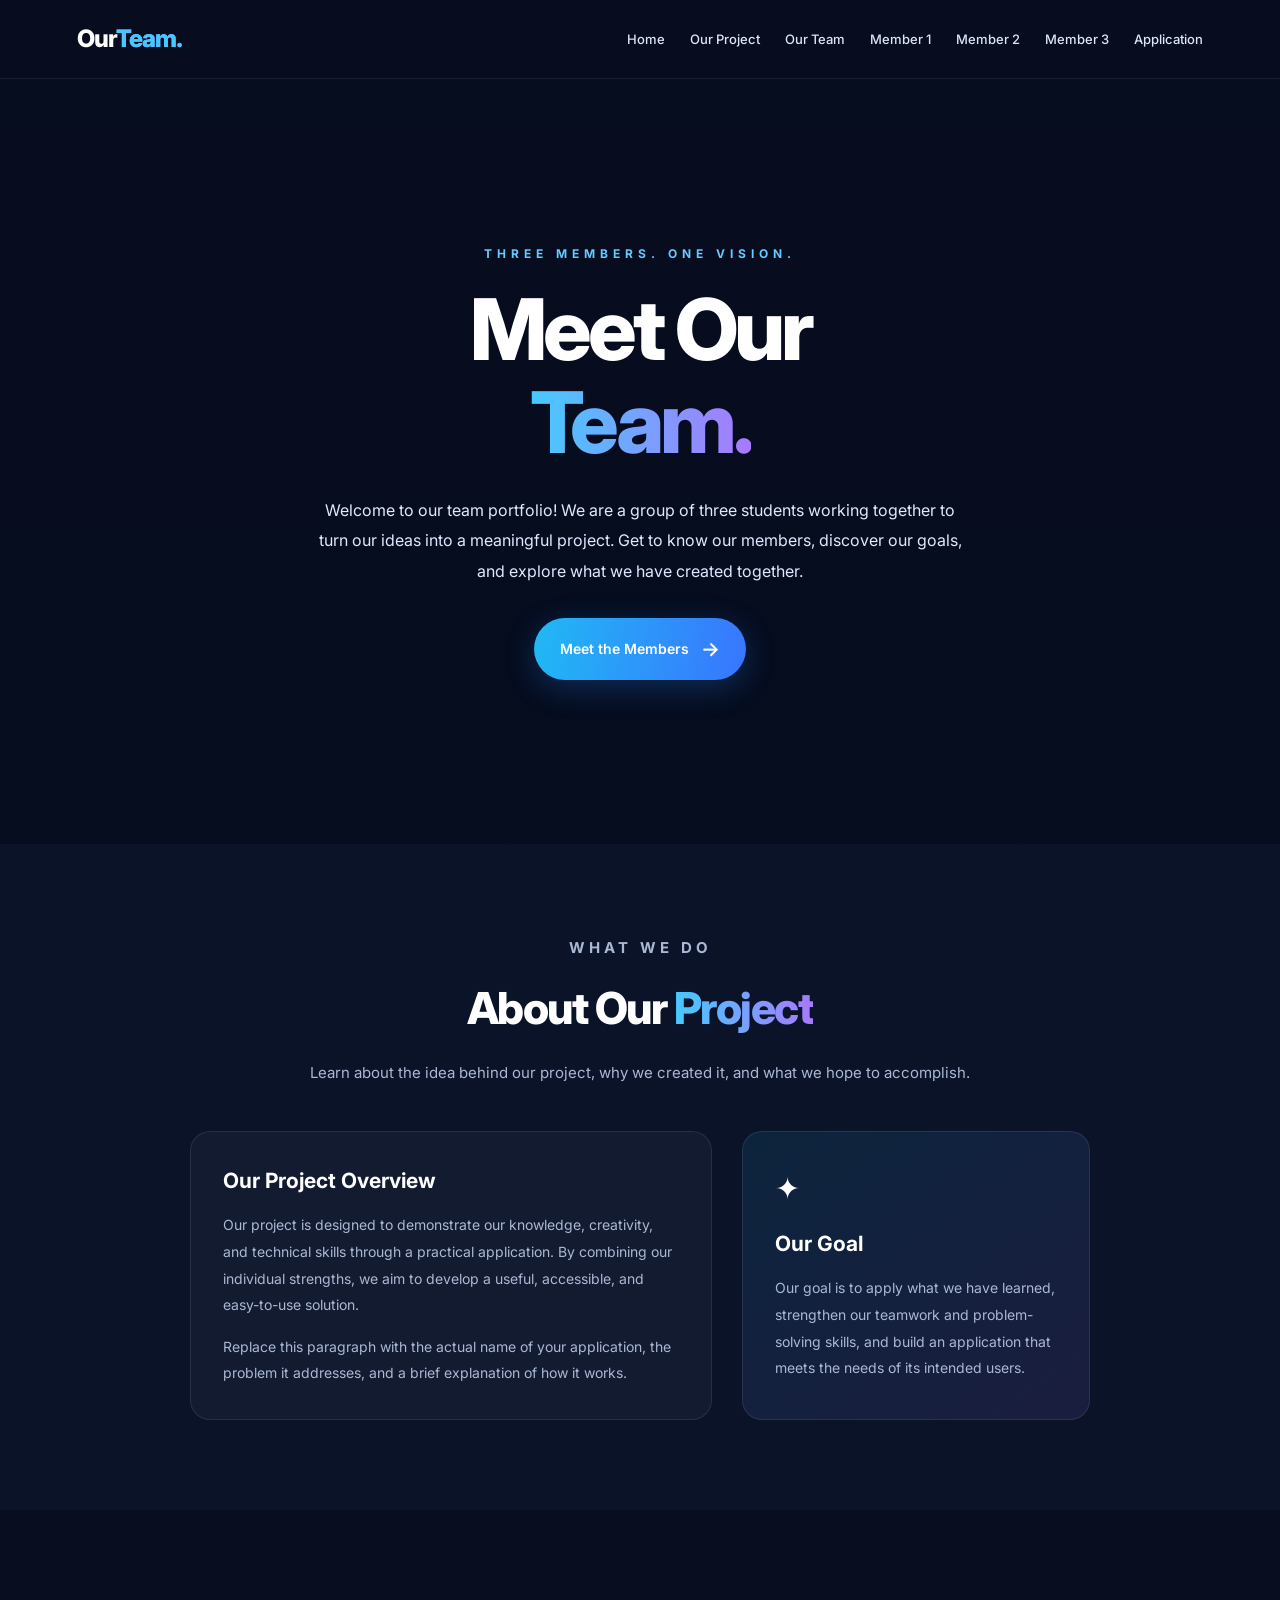
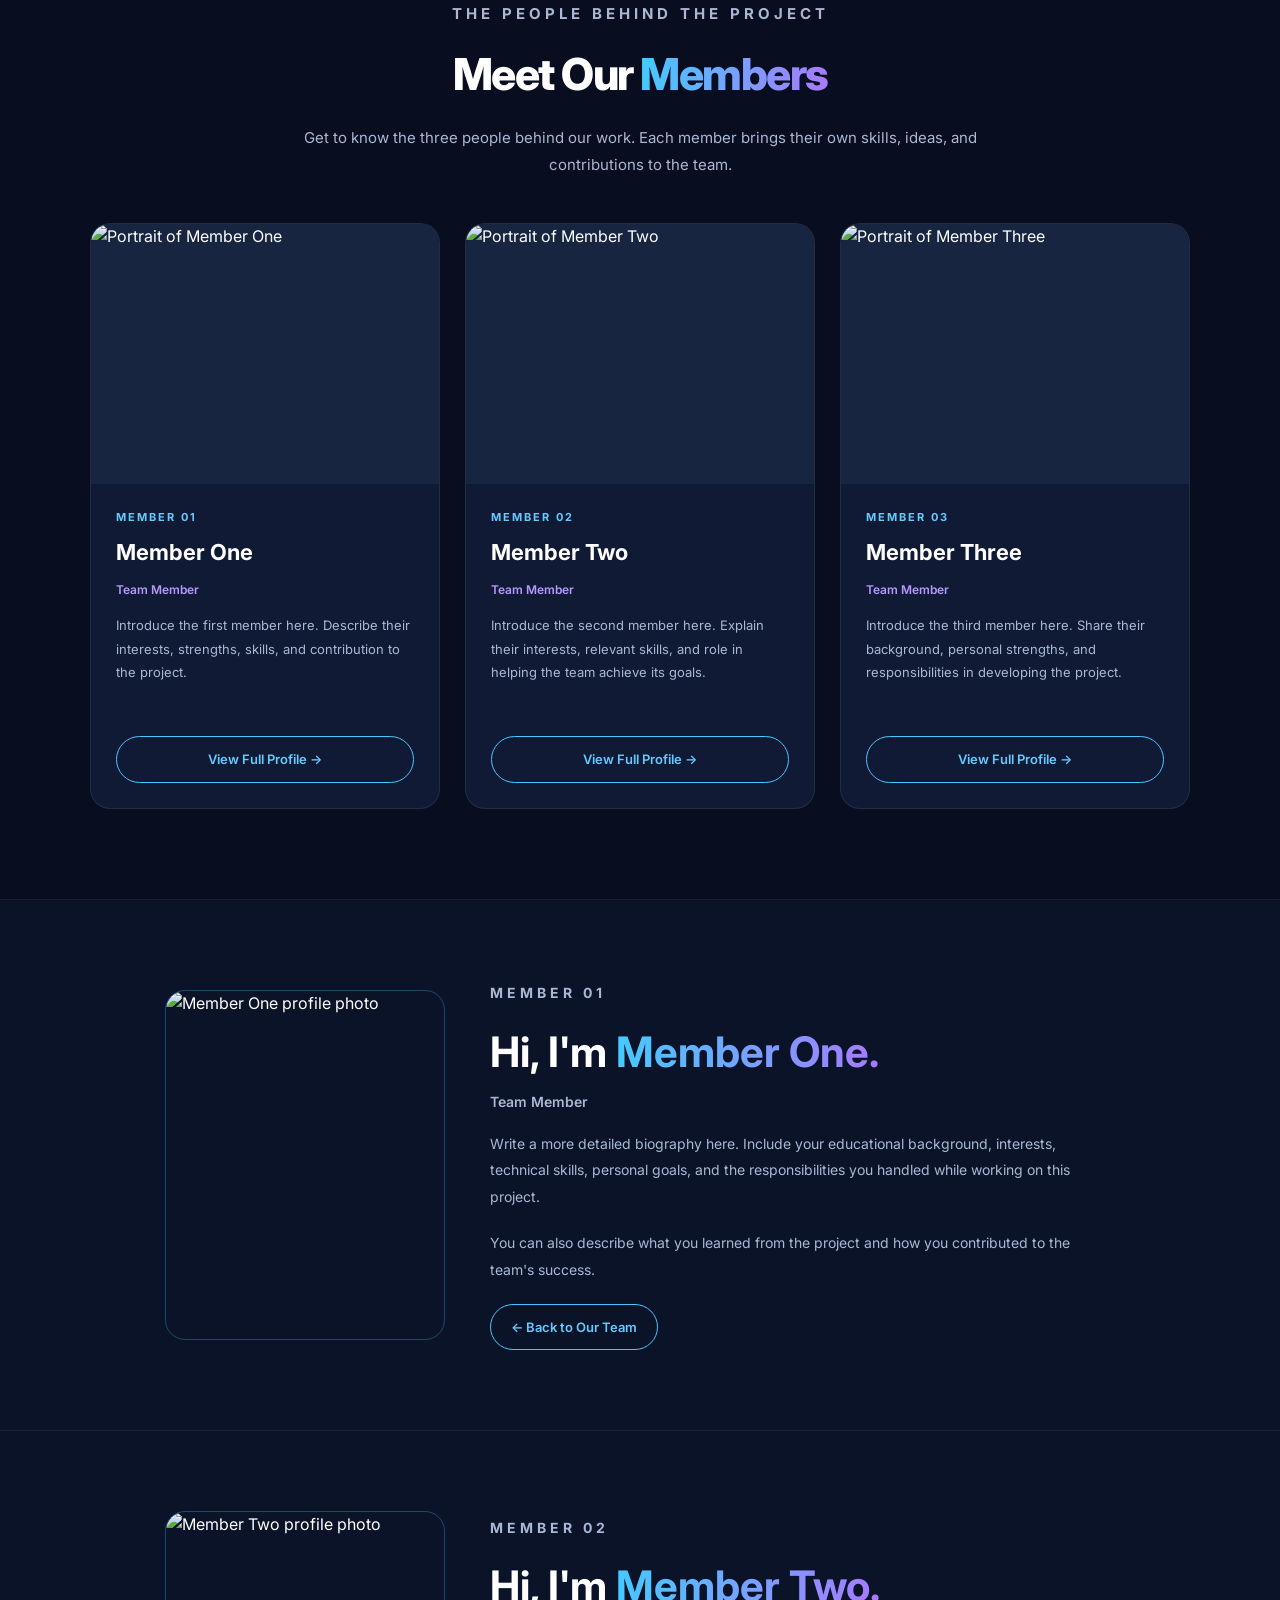
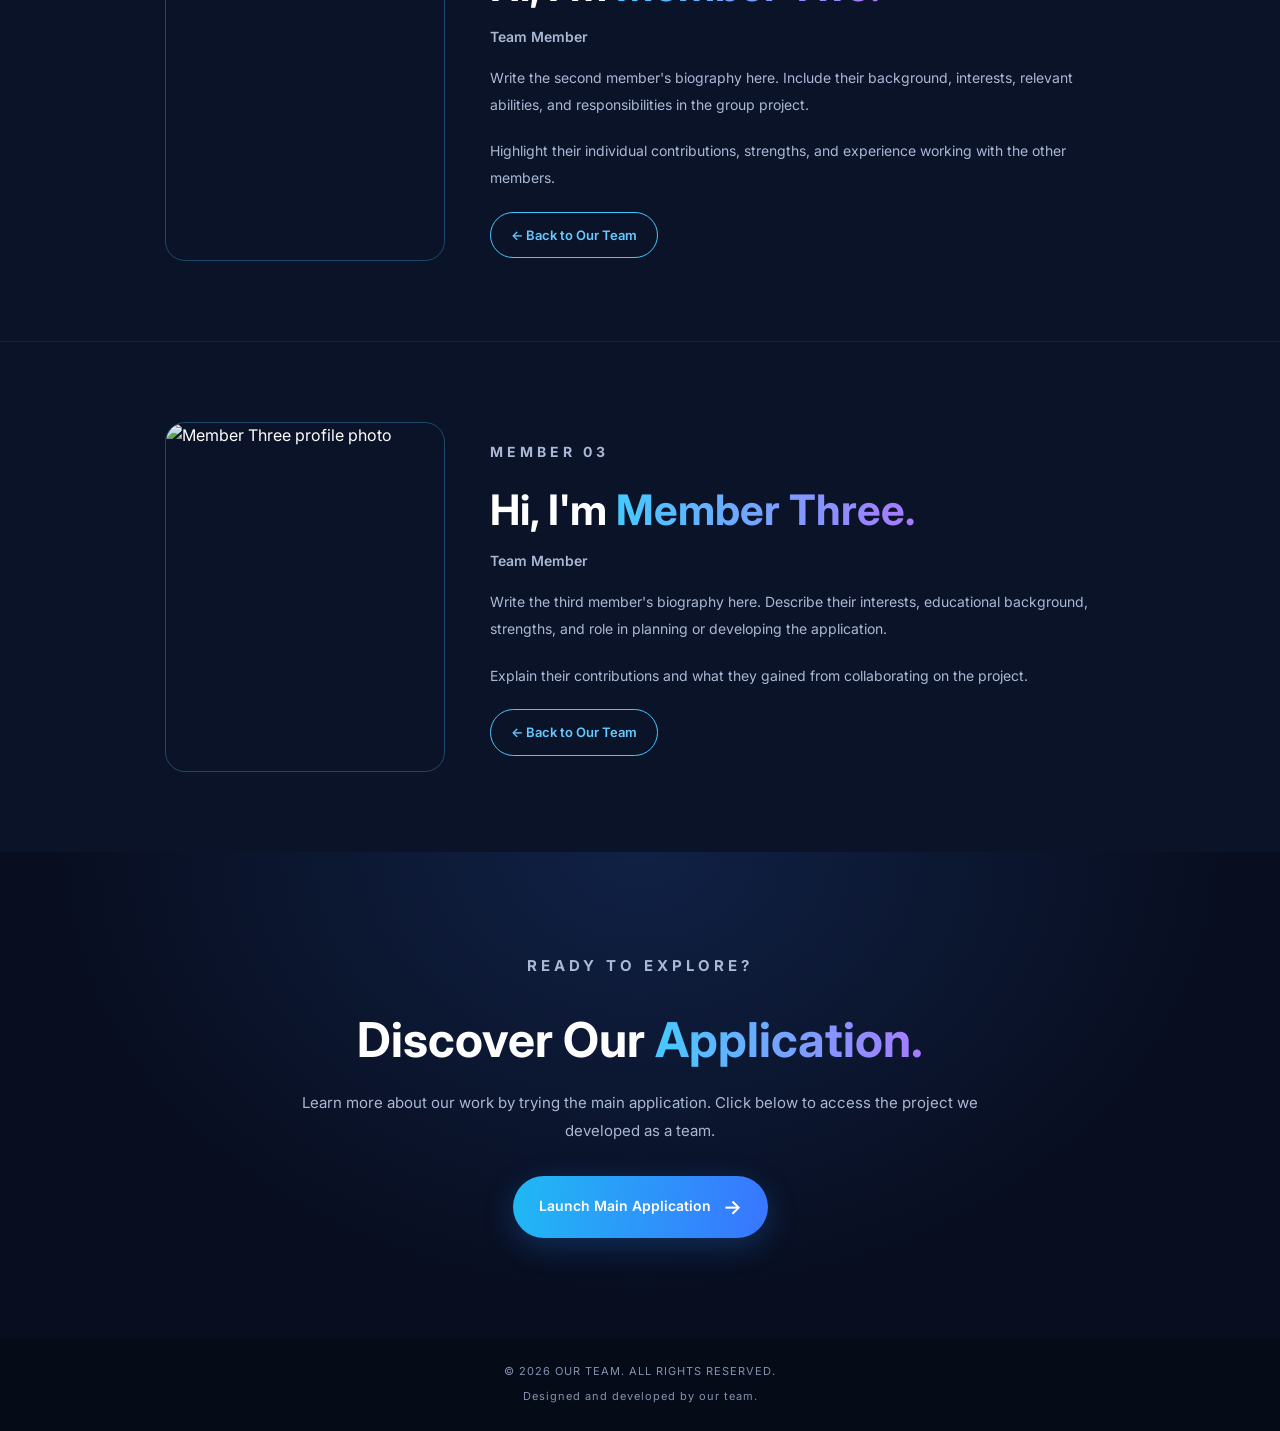
==== index.html @ 2cf52a0c "Renamed HTML page" ====
<!DOCTYPE html>
<html lang="en">
<head>
    <meta charset="UTF-8">
    <meta name="viewport" content="width=device-width, initial-scale=1.0">

    <title>Our Team | Portfolio</title>

    <link rel="preconnect" href="https://fonts.googleapis.com">
    <link href="https://fonts.googleapis.com/css2?family=Inter:wght@400;500;600;700;800&display=swap" rel="stylesheet">

    <style>
        * {
            margin: 0;
            padding: 0;
            box-sizing: border-box;
        }

        html {
            scroll-behavior: smooth;
            scroll-padding-top: 90px;
        }

        body {
            font-family: 'Inter', sans-serif;
            background: #080e20;
            color: white;
            min-height: 100vh;
            line-height: 1.6;
        }

        /* NAVIGATION */

        nav {
            width: 100%;
            padding: 20px 6%;
            display: flex;
            justify-content: space-between;
            align-items: center;
            gap: 20px;
            background: rgba(8, 14, 32, 0.95);
            border-bottom: 1px solid rgba(255, 255, 255, 0.08);
            position: sticky;
            top: 0;
            z-index: 100;
            backdrop-filter: blur(12px);
        }

        .logo {
            font-size: 24px;
            font-weight: 800;
            letter-spacing: -1px;
            white-space: nowrap;
        }

        .logo span {
            color: #48c6ff;
        }

        .nav-links {
            display: flex;
            flex-wrap: wrap;
            gap: 25px;
        }

        .nav-links a {
            color: #dce5fa;
            text-decoration: none;
            font-size: 13px;
            font-weight: 500;
            transition: color 0.3s;
        }

        .nav-links a:hover {
            color: #48c6ff;
        }

        /* HERO SECTION */

        .hero {
            min-height: 85vh;
            display: flex;
            align-items: center;
            justify-content: center;
            text-align: center;
            padding: 90px 24px;
            background:
                linear-gradient(
                    rgba(5, 12, 30, 0.55),
                    rgba(5, 12, 30, 0.82)
                ),
                url('https://images.unsplash.com/photo-1470770841072-f978cf4d019e?auto=format&fit=crop&w=2000&q=85')
                center / cover no-repeat;
        }

        .hero-content {
            max-width: 850px;
            animation: fadeIn 1s ease;
        }

        .tagline {
            color: #65caff;
            font-size: 12px;
            font-weight: 700;
            letter-spacing: 5px;
            margin-bottom: 20px;
        }

        h1 {
            font-size: clamp(45px, 8vw, 85px);
            font-weight: 800;
            letter-spacing: -4px;
            line-height: 1.1;
            margin-bottom: 25px;
        }

        h1 span,
        .gradient-text {
            background: linear-gradient(90deg, #45caff, #a879ff);
            -webkit-background-clip: text;
            background-clip: text;
            color: transparent;
        }

        .hero-description {
            max-width: 650px;
            margin: 0 auto 32px;
            color: #e0e8ff;
            font-size: 16px;
            line-height: 1.9;
        }

        .button {
            display: inline-flex;
            justify-content: center;
            align-items: center;
            gap: 12px;
            padding: 15px 26px;
            border-radius: 50px;
            background: linear-gradient(100deg, #20b9f4, #3975ff);
            color: white;
            text-decoration: none;
            font-size: 14px;
            font-weight: 600;
            box-shadow: 0 8px 30px rgba(39, 140, 255, 0.25);
            transition: transform 0.3s, box-shadow 0.3s;
        }

        .button:hover {
            transform: translateY(-4px);
            box-shadow: 0 12px 35px rgba(39, 140, 255, 0.4);
        }

        .button span {
            font-size: 20px;
        }

        .button-outline {
            display: inline-flex;
            justify-content: center;
            align-items: center;
            padding: 12px 20px;
            border: 1px solid #48c6ff;
            border-radius: 30px;
            color: #65caff;
            text-decoration: none;
            font-size: 13px;
            font-weight: 600;
            transition: background 0.3s, color 0.3s;
        }

        .button-outline:hover {
            background: #48c6ff;
            color: #080e20;
        }

        /* GENERAL SECTIONS */

        .section {
            padding: 90px 6%;
        }

        .section-heading {
            max-width: 700px;
            margin: 0 auto 45px;
            text-align: center;
        }

        .section-label {
            color: #65caff;
            font-size: 11px;
            font-weight: 700;
            letter-spacing: 4px;
            margin-bottom: 12px;
        }

        .section-heading h2 {
            font-size: clamp(30px, 5vw, 44px);
            font-weight: 800;
            letter-spacing: -1.5px;
            margin-bottom: 15px;
        }

        .section-heading p {
            color: #aab8d4;
            font-size: 15px;
            line-height: 1.8;
        }

        /* ABOUT THE PROJECT */

        .about {
            background: #0b1329;
        }

        .project-content {
            max-width: 900px;
            margin: auto;
            display: grid;
            grid-template-columns: 1.2fr 0.8fr;
            gap: 30px;
            align-items: stretch;
        }

        .project-description,
        .goal-card {
            padding: 32px;
            border: 1px solid rgba(255, 255, 255, 0.09);
            border-radius: 20px;
            background: rgba(255, 255, 255, 0.035);
        }

        .project-description h3,
        .goal-card h3 {
            font-size: 21px;
            margin-bottom: 15px;
        }

        .project-description p,
        .goal-card p {
            color: #aab8d4;
            font-size: 14px;
            line-height: 1.9;
        }

        .goal-card {
            background: linear-gradient(
                145deg,
                rgba(32, 185, 244, 0.1),
                rgba(168, 121, 255, 0.1)
            );
        }

        .goal-icon {
            font-size: 30px;
            margin-bottom: 15px;
        }

        /* TEAM MEMBERS */

        .team-grid {
            max-width: 1100px;
            margin: auto;
            display: grid;
            grid-template-columns: repeat(3, minmax(0, 1fr));
            gap: 25px;
        }

        .member-card {
            background: #101a34;
            border: 1px solid rgba(255, 255, 255, 0.08);
            border-radius: 20px;
            overflow: hidden;
            transition: transform 0.3s, border-color 0.3s;
        }

        .member-card:hover {
            transform: translateY(-7px);
            border-color: rgba(72, 198, 255, 0.6);
        }

        .member-photo {
            width: 100%;
            height: 260px;
            display: block;
            object-fit: cover;
            background: #172541;
        }

        .member-info {
            padding: 25px;
        }

        .member-number {
            color: #65caff;
            font-size: 11px;
            font-weight: 700;
            letter-spacing: 2px;
            margin-bottom: 8px;
        }

        .member-info h3 {
            font-size: 22px;
            margin-bottom: 10px;
        }

        .member-role {
            color: #b49aff;
            font-size: 12px;
            font-weight: 600;
            margin-bottom: 15px;
        }

        .member-bio {
            min-height: 100px;
            color: #aab8d4;
            font-size: 13px;
            line-height: 1.8;
            margin-bottom: 22px;
        }

        .member-info .button-outline {
            width: 100%;
        }

        /* INDIVIDUAL PROFILE SECTIONS */

        .profile-section {
            padding: 80px 6%;
            background: #0b1329;
            border-top: 1px solid rgba(255, 255, 255, 0.06);
        }

        .profile-content {
            max-width: 950px;
            margin: auto;
            display: grid;
            grid-template-columns: 280px 1fr;
            gap: 45px;
            align-items: center;
        }

        .profile-photo {
            width: 100%;
            aspect-ratio: 4 / 5;
            object-fit: cover;
            border-radius: 20px;
            border: 1px solid rgba(72, 198, 255, 0.3);
        }

        .profile-details h2 {
            font-size: clamp(30px, 5vw, 42px);
            line-height: 1.2;
            margin-bottom: 12px;
        }

        .profile-details p {
            color: #aab8d4;
            font-size: 14px;
            line-height: 1.9;
            margin-bottom: 20px;
        }

        .profile-details .member-role {
            margin-bottom: 15px;
        }

        /* MAIN APPLICATION */

        .application {
            text-align: center;
            padding: 100px 24px;
            background:
                radial-gradient(
                    ellipse at top,
                    rgba(45, 101, 200, 0.22),
                    transparent 65%
                ),
                #080e20;
        }

        .application-content {
            max-width: 700px;
            margin: auto;
        }

        .application h2 {
            font-size: clamp(32px, 6vw, 48px);
            line-height: 1.2;
            margin-bottom: 20px;
        }

        .application p {
            color: #aab8d4;
            font-size: 15px;
            line-height: 1.9;
            margin-bottom: 30px;
        }

        /* FOOTER */

        footer {
            padding: 25px;
            text-align: center;
            background: #060b18;
            color: #8492af;
            font-size: 11px;
            letter-spacing: 1px;
        }

        /* ANIMATION */

        @keyframes fadeIn {
            from {
                opacity: 0;
                transform: translateY(20px);
            }

            to {
                opacity: 1;
                transform: translateY(0);
            }
        }

        /* RESPONSIVE DESIGN */

        @media (max-width: 850px) {
            nav {
                padding: 18px 5%;
                align-items: flex-start;
            }

            .nav-links {
                justify-content: flex-end;
                gap: 12px 18px;
            }

            .project-content {
                grid-template-columns: 1fr;
            }

            .team-grid {
                grid-template-columns: repeat(2, minmax(0, 1fr));
            }

            .profile-content {
                grid-template-columns: 220px 1fr;
                gap: 28px;
            }
        }

        @media (max-width: 600px) {
            nav {
                flex-direction: column;
                align-items: center;
                gap: 14px;
                padding: 16px;
            }

            .logo {
                font-size: 22px;
            }

            .nav-links {
                width: 100%;
                justify-content: center;
                gap: 10px 18px;
            }

            .nav-links a {
                font-size: 12px;
            }

            .hero {
                min-height: 78vh;
                padding: 65px 22px;
            }

            h1 {
                font-size: clamp(43px, 12vw, 65px);
                letter-spacing: -2.5px;
            }

            .tagline {
                font-size: 10px;
                letter-spacing: 3px;
            }

            .hero-description {
                font-size: 14px;
            }

            .section {
                padding: 65px 20px;
            }

            .section-heading {
                margin-bottom: 30px;
            }

            .team-grid {
                grid-template-columns: 1fr;
                max-width: 380px;
            }

            .member-photo {
                height: 300px;
            }

            .member-bio {
                min-height: 0;
            }

            .profile-section {
                padding: 60px 22px;
            }

            .profile-content {
                grid-template-columns: 1fr;
                gap: 25px;
                max-width: 420px;
            }

            .profile-photo {
                max-width: 260px;
                aspect-ratio: 4 / 4;
                margin: auto;
            }

            .profile-details {
                text-align: center;
            }

            .project-description,
            .goal-card {
                padding: 25px;
            }

            .application {
                padding: 75px 22px;
            }
        }
    </style>
</head>

<body>

    <!-- NAVIGATION -->
    <nav>
        <a href="#home" class="logo" style="text-decoration: none; color: white;">
            Our<span class="gradient-text">Team.</span>
        </a>

        <div class="nav-links">
            <a href="#home">Home</a>
            <a href="#about">Our Project</a>
            <a href="#team">Our Team</a>
            <a href="#member1">Member 1</a>
            <a href="#member2">Member 2</a>
            <a href="#member3">Member 3</a>
            <a href="#application">Application</a>
        </div>
    </nav>

    <!-- HOME / HERO -->
    <header class="hero" id="home">
        <div class="hero-content">
            <p class="tagline">THREE MEMBERS. ONE VISION.</p>

            <h1>Meet Our<br><span>Team.</span></h1>

            <p class="hero-description">
                Welcome to our team portfolio! We are a group of three
                students working together to turn our ideas into a meaningful
                project. Get to know our members, discover our goals, and
                explore what we have created together.
            </p>

            <a href="#team" class="button">
                Meet the Members <span>→</span>
            </a>
        </div>
    </header>

    <!-- ABOUT THE PROJECT -->
    <section class="section about" id="about">
        <div class="section-heading">
            <p class="section-label">WHAT WE DO</p>

            <h2>About Our <span class="gradient-text">Project</span></h2>

            <p>
                Learn about the idea behind our project, why we created it,
                and what we hope to accomplish.
            </p>
        </div>

        <div class="project-content">
            <div class="project-description">
                <h3>Our Project Overview</h3>

                <p>
                    Our project is designed to demonstrate our knowledge,
                    creativity, and technical skills through a practical
                    application. By combining our individual strengths,
                    we aim to develop a useful, accessible, and easy-to-use
                    solution.
                </p>

                <p style="margin-top: 15px;">
                    Replace this paragraph with the actual name of your
                    application, the problem it addresses, and a brief
                    explanation of how it works.
                </p>
            </div>

            <div class="goal-card">
                <div class="goal-icon">✦</div>

                <h3>Our Goal</h3>

                <p>
                    Our goal is to apply what we have learned, strengthen
                    our teamwork and problem-solving skills, and build an
                    application that meets the needs of its intended users.
                </p>
            </div>
        </div>
    </section>

    <!-- TEAM OVERVIEW -->
    <section class="section" id="team">
        <div class="section-heading">
            <p class="section-label">THE PEOPLE BEHIND THE PROJECT</p>

            <h2>Meet Our <span class="gradient-text">Members</span></h2>

            <p>
                Get to know the three people behind our work. Each member
                brings their own skills, ideas, and contributions to the team.
            </p>
        </div>

        <div class="team-grid">

            <!-- MEMBER 1 -->
            <article class="member-card">
                <img
                    class="member-photo"
                    src="https://images.unsplash.com/photo-1500648767791-00dcc994a43e?auto=format&fit=crop&w=700&q=85"
                    alt="Portrait of Member One"
                    loading="lazy"
                >

                <div class="member-info">
                    <p class="member-number">MEMBER 01</p>
                    <h3>Member One</h3>
                    <p class="member-role">Team Member</p>

                    <p class="member-bio">
                        Introduce the first member here. Describe their
                        interests, strengths, skills, and contribution
                        to the project.
                    </p>

                    <a href="#member1" class="button-outline">
                        View Full Profile →
                    </a>
                </div>
            </article>

            <!-- MEMBER 2 -->
            <article class="member-card">
                <img
                    class="member-photo"
                    src="https://images.unsplash.com/photo-1534528741775-53994a69daeb?auto=format&fit=crop&w=700&q=85"
                    alt="Portrait of Member Two"
                    loading="lazy"
                >

                <div class="member-info">
                    <p class="member-number">MEMBER 02</p>
                    <h3>Member Two</h3>
                    <p class="member-role">Team Member</p>

                    <p class="member-bio">
                        Introduce the second member here. Explain their
                        interests, relevant skills, and role in helping
                        the team achieve its goals.
                    </p>

                    <a href="#member2" class="button-outline">
                        View Full Profile →
                    </a>
                </div>
            </article>

            <!-- MEMBER 3 -->
            <article class="member-card">
                <img
                    class="member-photo"
                    src="https://images.unsplash.com/photo-1506794778202-cad84cf45f1d?auto=format&fit=crop&w=700&q=85"
                    alt="Portrait of Member Three"
                    loading="lazy"
                >

                <div class="member-info">
                    <p class="member-number">MEMBER 03</p>
                    <h3>Member Three</h3>
                    <p class="member-role">Team Member</p>

                    <p class="member-bio">
                        Introduce the third member here. Share their
                        background, personal strengths, and responsibilities
                        in developing the project.
                    </p>

                    <a href="#member3" class="button-outline">
                        View Full Profile →
                    </a>
                </div>
            </article>

        </div>
    </section>

    <!-- MEMBER 1 FULL PROFILE -->
    <section class="profile-section" id="member1">
        <div class="profile-content">
            <img
                class="profile-photo"
                src="https://images.unsplash.com/photo-1500648767791-00dcc994a43e?auto=format&fit=crop&w=700&q=85"
                alt="Member One profile photo"
                loading="lazy"
            >

            <div class="profile-details">
                <p class="section-label">MEMBER 01</p>

                <h2>Hi, I'm <span class="gradient-text">Member One.</span></h2>

                <p class="member-role">Team Member</p>

                <p>
                    Write a more detailed biography here. Include your
                    educational background, interests, technical skills,
                    personal goals, and the responsibilities you handled
                    while working on this project.
                </p>

                <p>
                    You can also describe what you learned from the project
                    and how you contributed to the team's success.
                </p>

                <a href="#team" class="button-outline">
                    ← Back to Our Team
                </a>
            </div>
        </div>
    </section>

    <!-- MEMBER 2 FULL PROFILE -->
    <section class="profile-section" id="member2">
        <div class="profile-content">
            <img
                class="profile-photo"
                src="https://images.unsplash.com/photo-1534528741775-53994a69daeb?auto=format&fit=crop&w=700&q=85"
                alt="Member Two profile photo"
                loading="lazy"
            >

            <div class="profile-details">
                <p class="section-label">MEMBER 02</p>

                <h2>Hi, I'm <span class="gradient-text">Member Two.</span></h2>

                <p class="member-role">Team Member</p>

                <p>
                    Write the second member's biography here. Include
                    their background, interests, relevant abilities,
                    and responsibilities in the group project.
                </p>

                <p>
                    Highlight their individual contributions, strengths,
                    and experience working with the other members.
                </p>

                <a href="#team" class="button-outline">
                    ← Back to Our Team
                </a>
            </div>
        </div>
    </section>

    <!-- MEMBER 3 FULL PROFILE -->
    <section class="profile-section" id="member3">
        <div class="profile-content">
            <img
                class="profile-photo"
                src="https://images.unsplash.com/photo-1506794778202-cad84cf45f1d?auto=format&fit=crop&w=700&q=85"
                alt="Member Three profile photo"
                loading="lazy"
            >

            <div class="profile-details">
                <p class="section-label">MEMBER 03</p>

                <h2>Hi, I'm <span class="gradient-text">Member Three.</span></h2>

                <p class="member-role">Team Member</p>

                <p>
                    Write the third member's biography here. Describe their
                    interests, educational background, strengths, and role
                    in planning or developing the application.
                </p>

                <p>
                    Explain their contributions and what they gained
                    from collaborating on the project.
                </p>

                <a href="#team" class="button-outline">
                    ← Back to Our Team
                </a>
            </div>
        </div>
    </section>

    <!-- MAIN JAVASCRIPT APPLICATION -->
    <section class="application" id="application">
        <div class="application-content">
            <p class="section-label">READY TO EXPLORE?</p>

            <h2>Discover Our <span class="gradient-text">Application.</span></h2>

            <p>
                Learn more about our work by trying the main application.
                Click below to access the project we developed as a team.
            </p>

            <!-- Change app.html to your actual application filename -->
            <a href="app.html" class="button">
                Launch Main Application <span>→</span>
            </a>
        </div>
    </section>

    <!-- FOOTER -->
    <footer>
        <p>© 2026 OUR TEAM. ALL RIGHTS RESERVED.</p>
        <p style="margin-top: 8px;">
            Designed and developed by our team.
        </p>
    </footer>

</body>
</html>
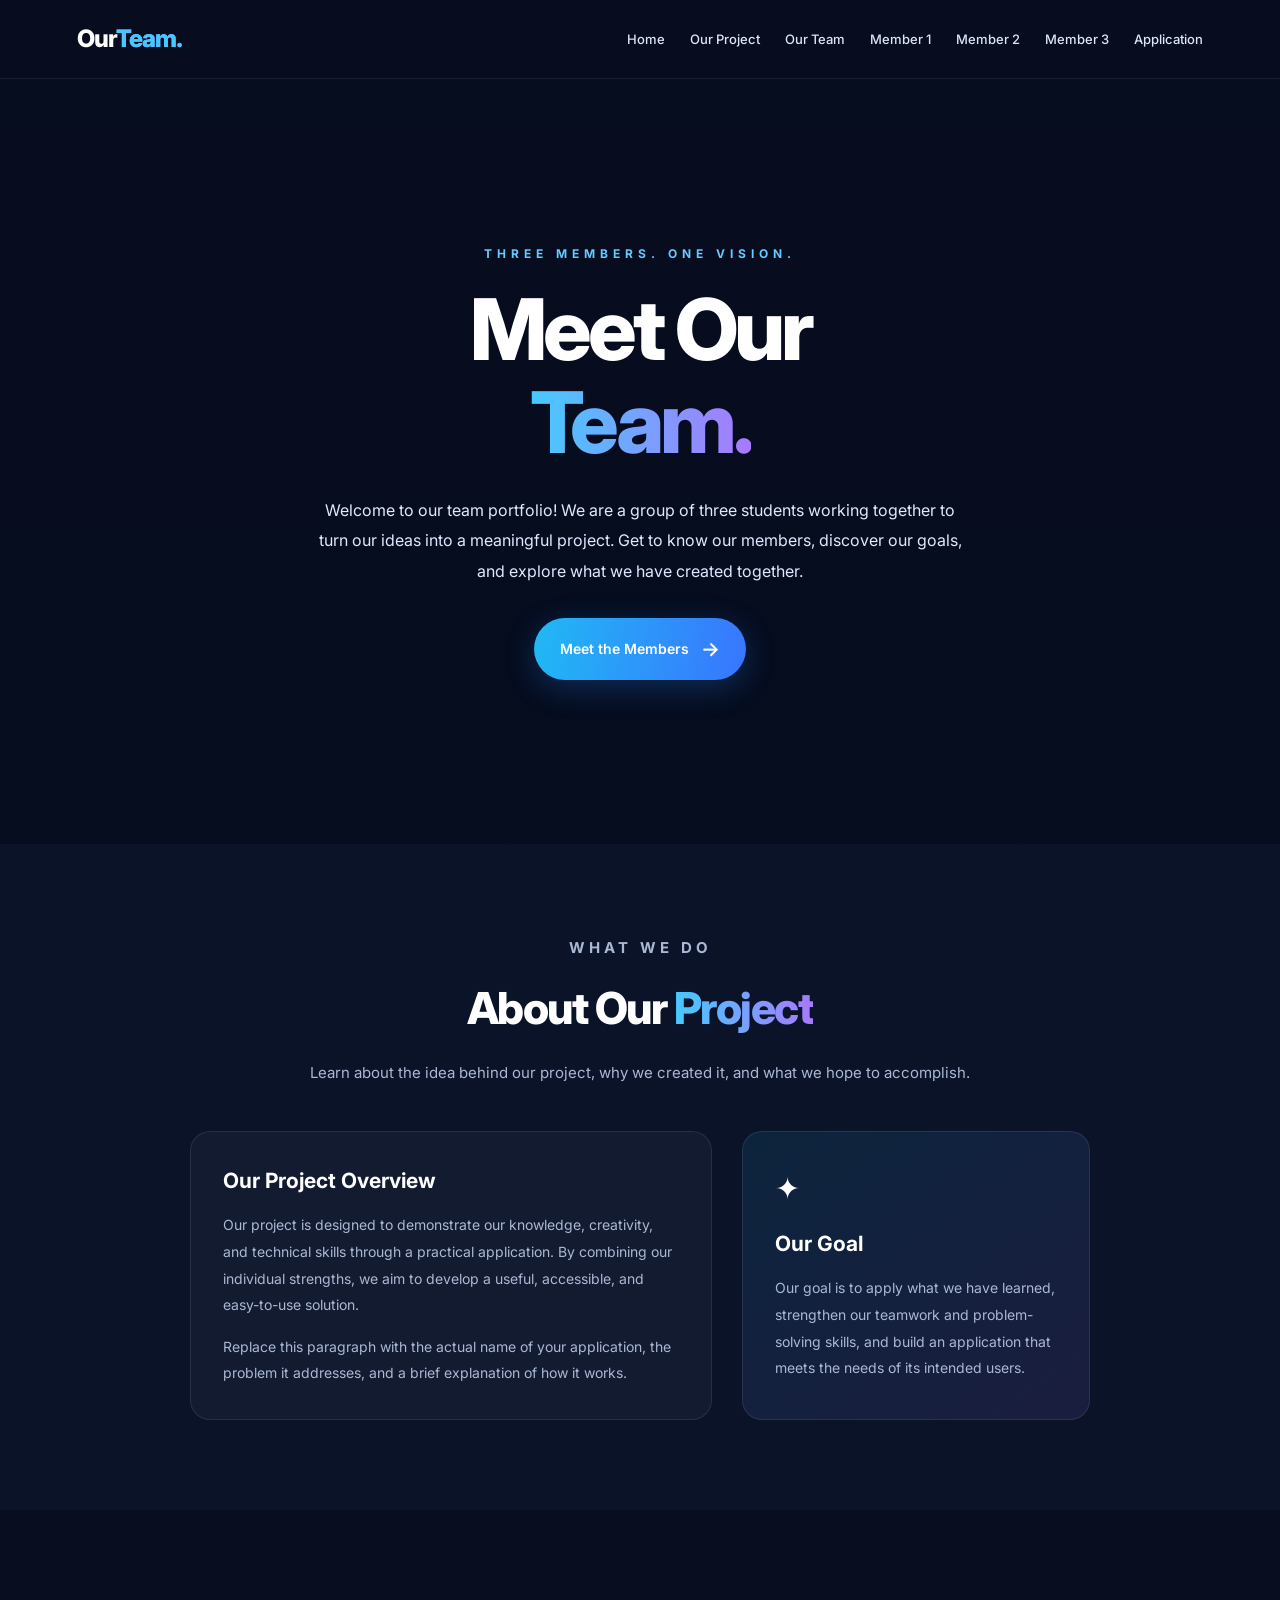
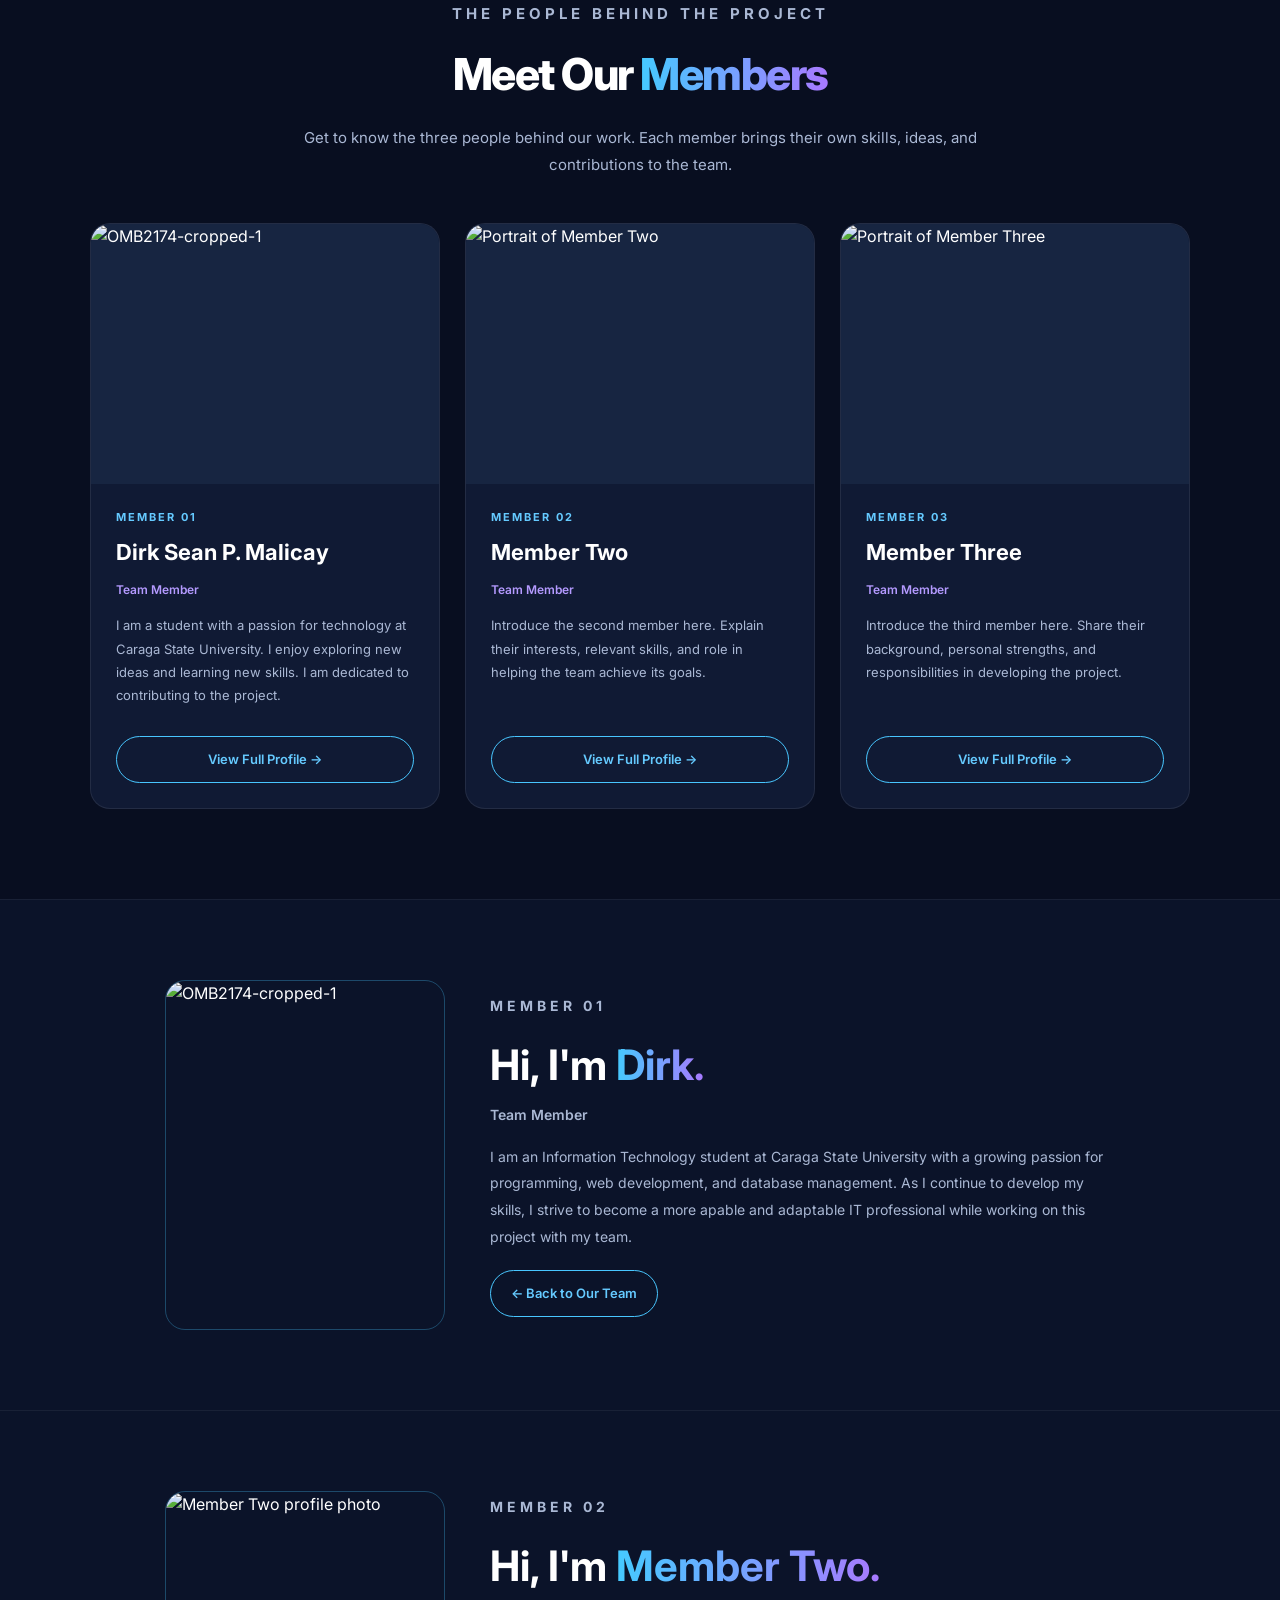
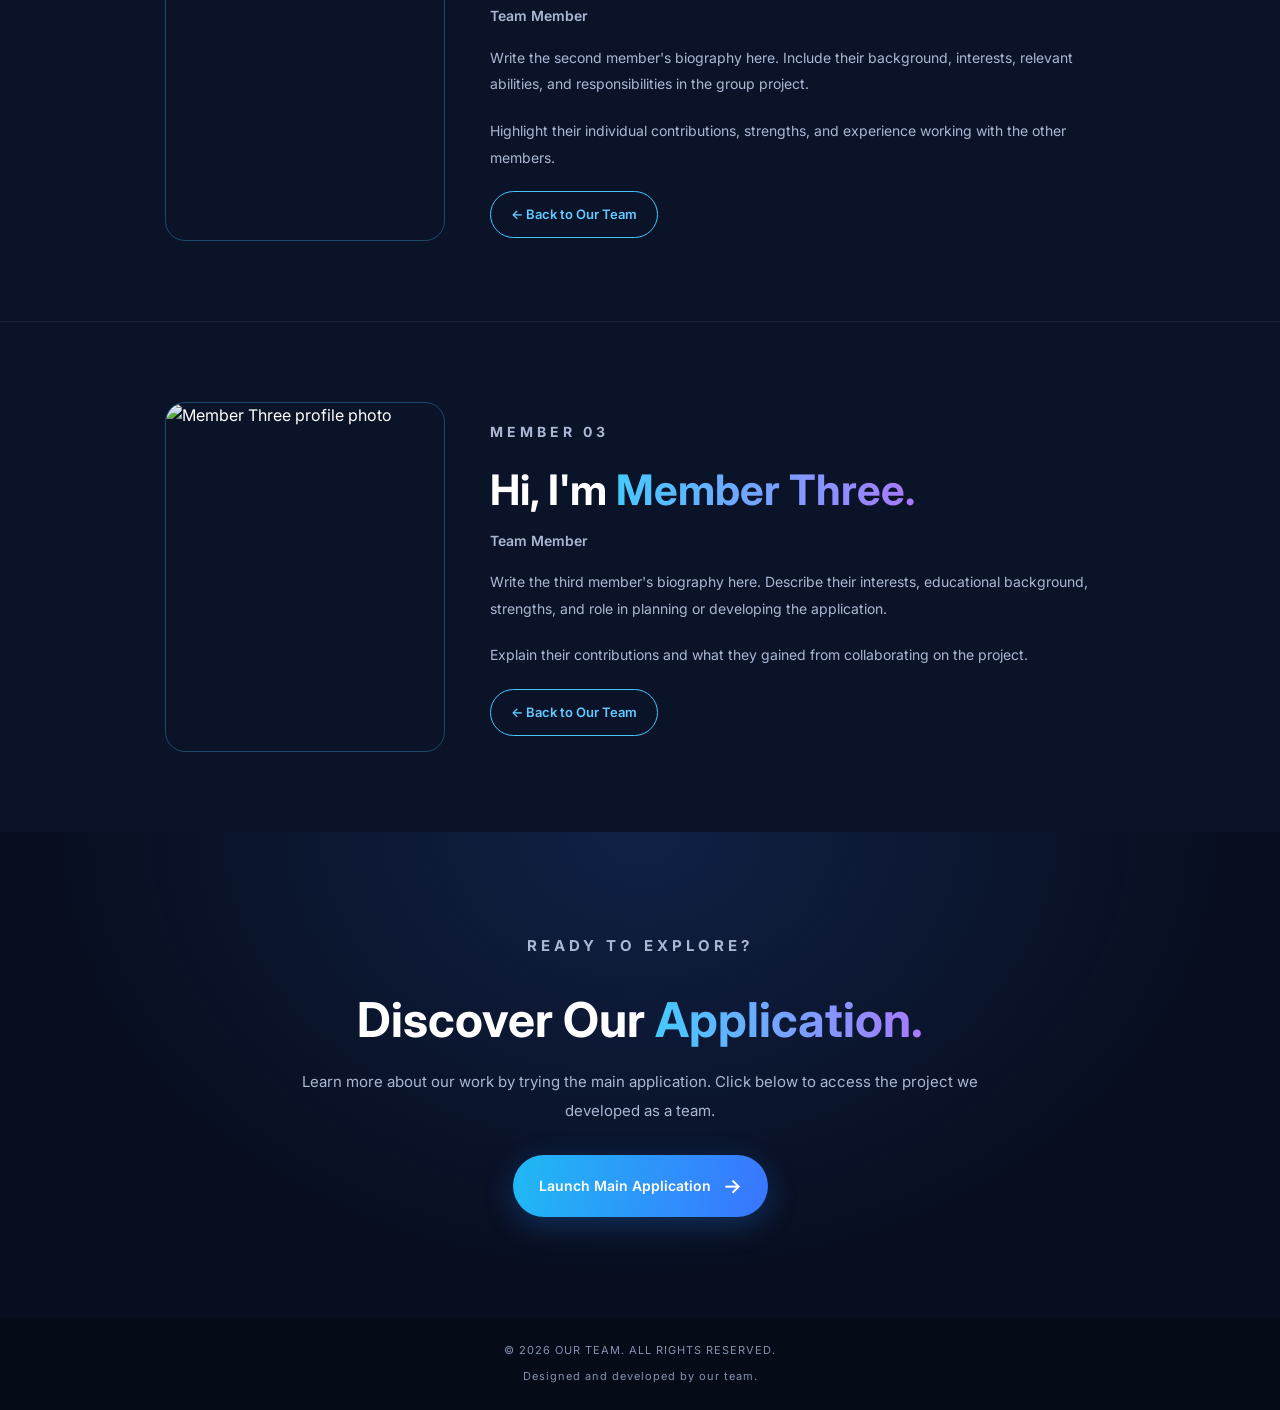
==== commit 63d5d573: "Updated Member 1 details." ====
--- a/index.html
+++ b/index.html
@@ -648,19 +648,20 @@
             <article class="member-card">
                 <img
                     class="member-photo"
-                    src="https://images.unsplash.com/photo-1500648767791-00dcc994a43e?auto=format&fit=crop&w=700&q=85"
+                    src="https://i.ibb.co/Kx15mD9y/OMB2174-cropped-1.png" alt="OMB2174-cropped-1"
                     alt="Portrait of Member One"
                     loading="lazy"
                 >
 
                 <div class="member-info">
                     <p class="member-number">MEMBER 01</p>
-                    <h3>Member One</h3>
+                    <h3>Dirk Sean P. Malicay</h3>
                     <p class="member-role">Team Member</p>
 
                     <p class="member-bio">
-                        Introduce the first member here. Describe their
-                        interests, strengths, skills, and contribution
+                        I am a student with a passion for technology
+                        at Caraga State University. I enjoy exploring new ideas and
+                        learning new skills. I am dedicated to contributing
                         to the project.
                     </p>
 
@@ -730,7 +731,7 @@
         <div class="profile-content">
             <img
                 class="profile-photo"
-                src="https://images.unsplash.com/photo-1500648767791-00dcc994a43e?auto=format&fit=crop&w=700&q=85"
+                src="https://i.ibb.co/Kx15mD9y/OMB2174-cropped-1.png" alt="OMB2174-cropped-1"
                 alt="Member One profile photo"
                 loading="lazy"
             >
@@ -738,20 +739,15 @@
             <div class="profile-details">
                 <p class="section-label">MEMBER 01</p>
 
-                <h2>Hi, I'm <span class="gradient-text">Member One.</span></h2>
+                <h2>Hi, I'm <span class="gradient-text">Dirk.</span></h2>
 
                 <p class="member-role">Team Member</p>
 
                 <p>
-                    Write a more detailed biography here. Include your
-                    educational background, interests, technical skills,
-                    personal goals, and the responsibilities you handled
-                    while working on this project.
-                </p>
-
-                <p>
-                    You can also describe what you learned from the project
-                    and how you contributed to the team's success.
+                    I am an Information Technology student at Caraga State University
+                    with a growing passion for programming, web development, and database management. 
+                    As I continue to develop my skills, I strive to become a more 
+                    apable and adaptable IT professional while working on this project with my team.
                 </p>
 
                 <a href="#team" class="button-outline">
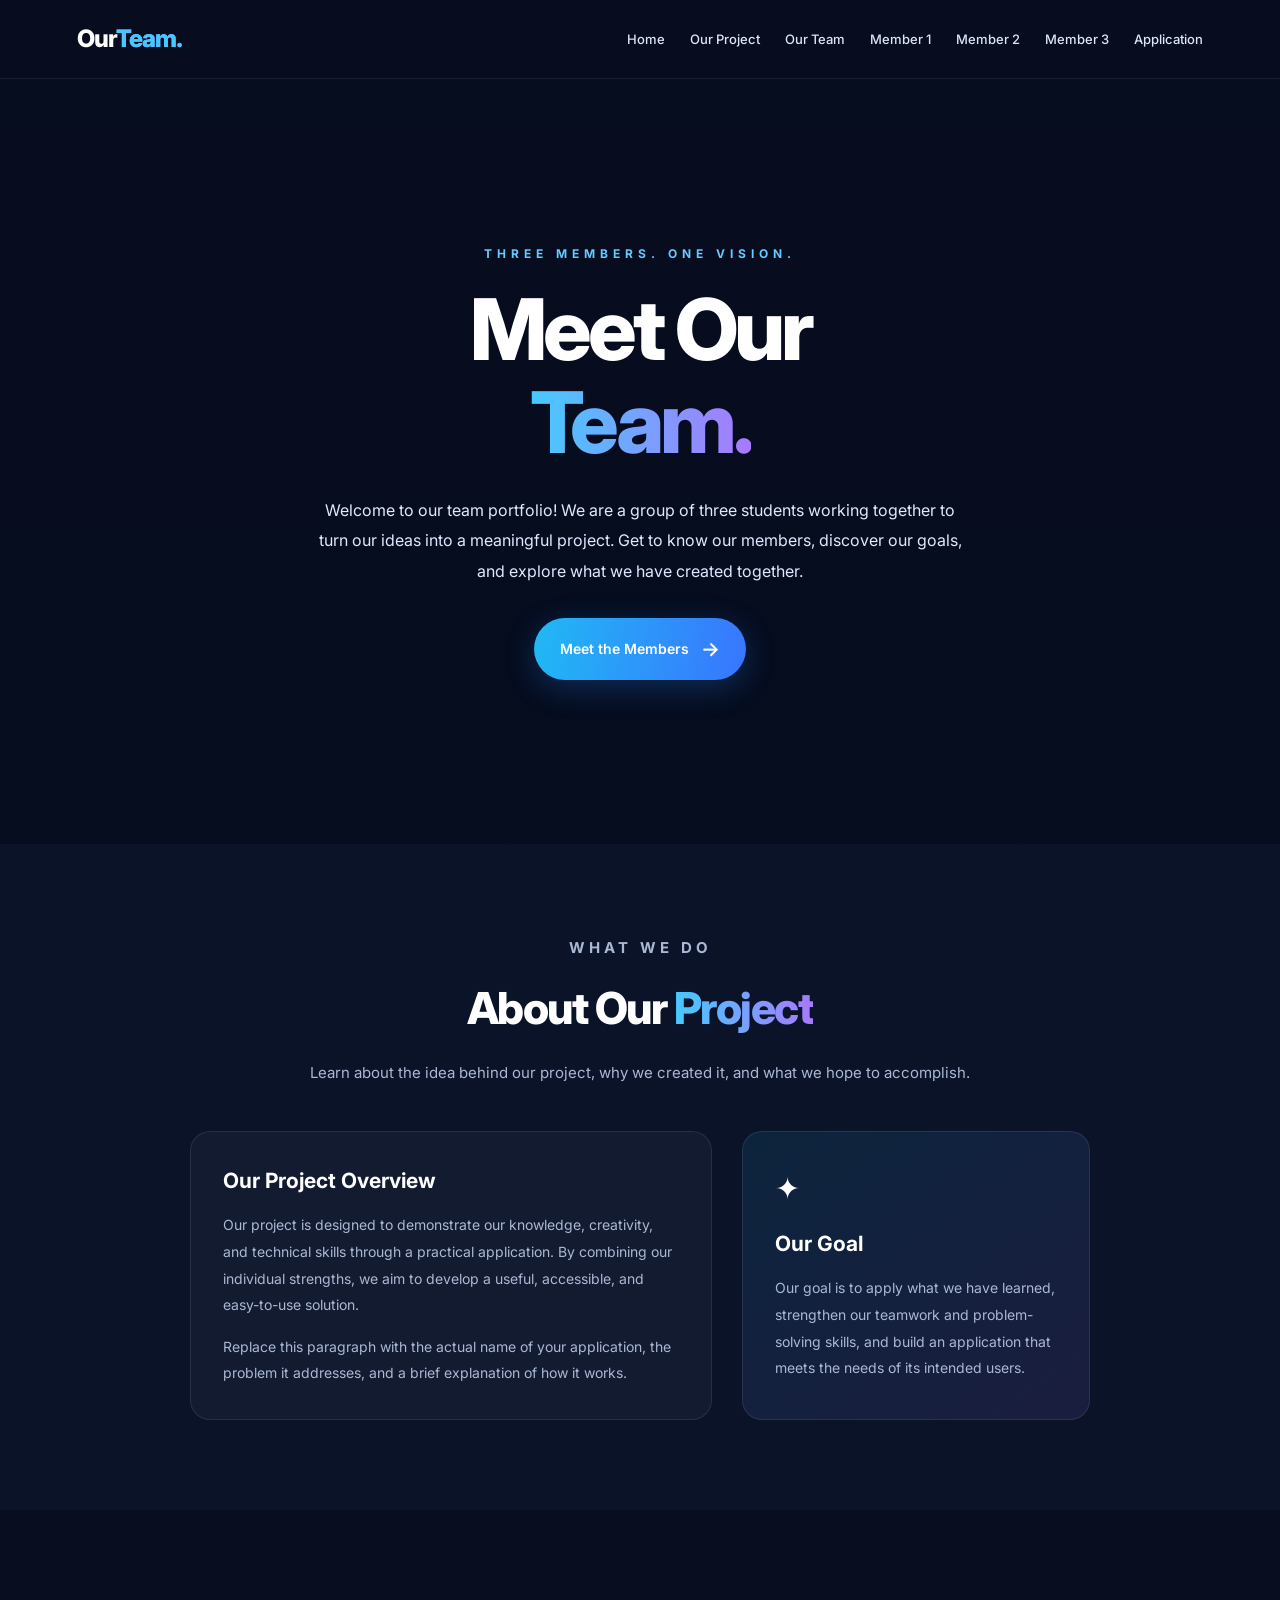
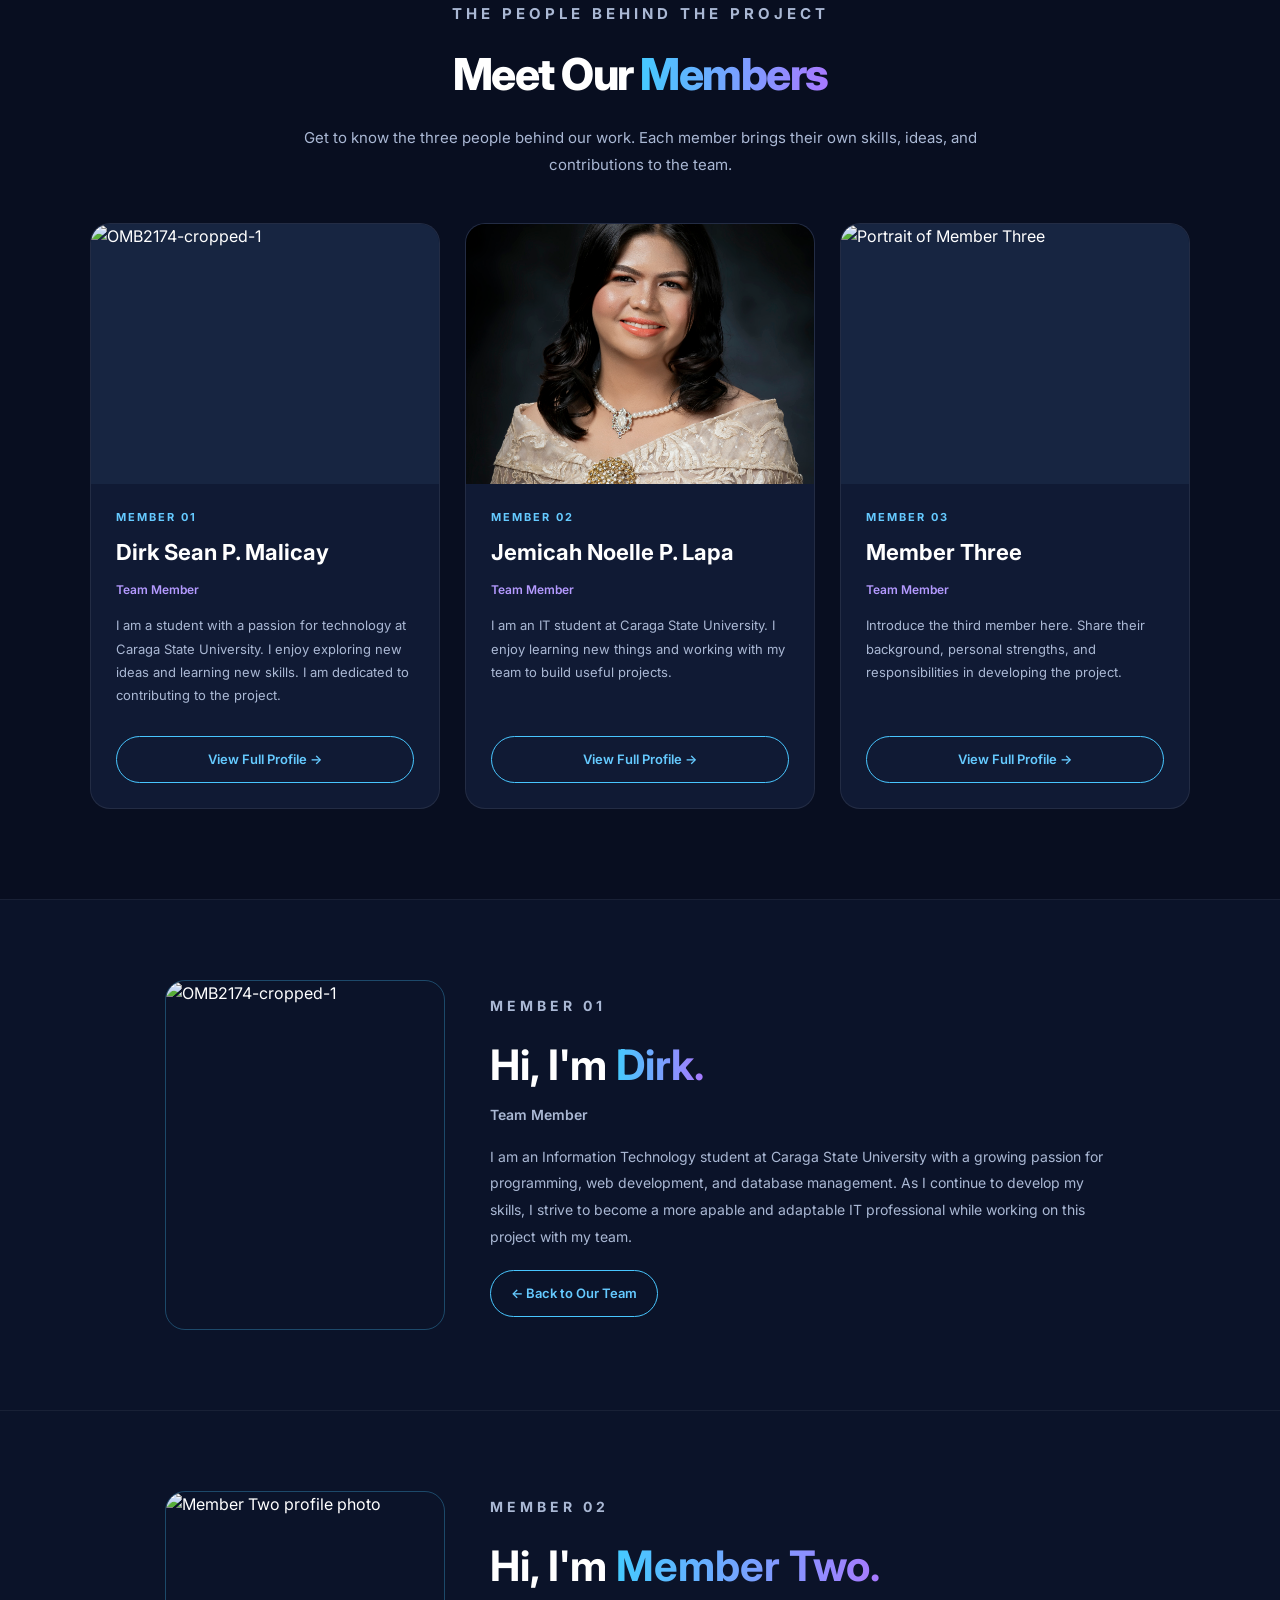
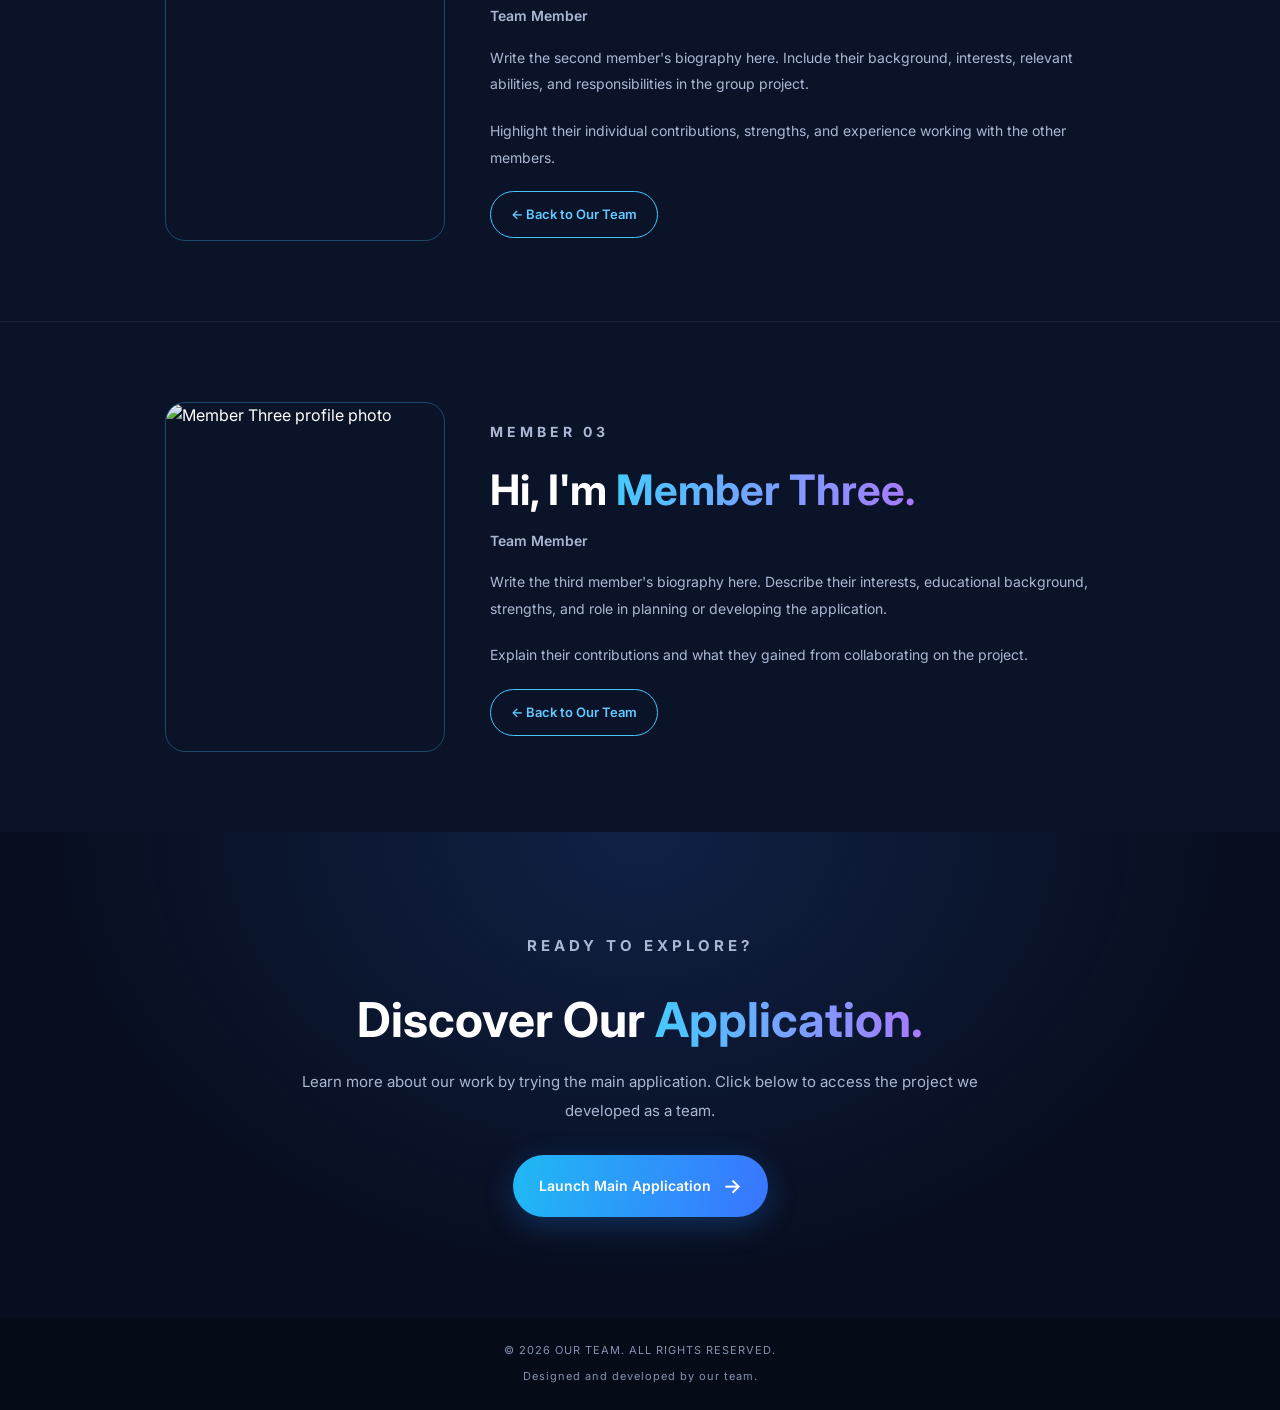
==== commit 4ed84861: "Update Member 2 profile" ====
--- a/index.html
+++ b/index.html
@@ -675,20 +675,19 @@
             <article class="member-card">
                 <img
                     class="member-photo"
-                    src="https://images.unsplash.com/photo-1534528741775-53994a69daeb?auto=format&fit=crop&w=700&q=85"
+                    src="images/jemicah.jpg" alt="OMB2174-cropped-1"
                     alt="Portrait of Member Two"
                     loading="lazy"
                 >
 
                 <div class="member-info">
                     <p class="member-number">MEMBER 02</p>
-                    <h3>Member Two</h3>
+                    <h3>Jemicah Noelle P. Lapa</h3>
                     <p class="member-role">Team Member</p>
 
                     <p class="member-bio">
-                        Introduce the second member here. Explain their
-                        interests, relevant skills, and role in helping
-                        the team achieve its goals.
+                          I am an IT student at Caraga State University. I enjoy learning
+                           new things and working with my team to build useful projects.   
                     </p>
 
                     <a href="#member2" class="button-outline">
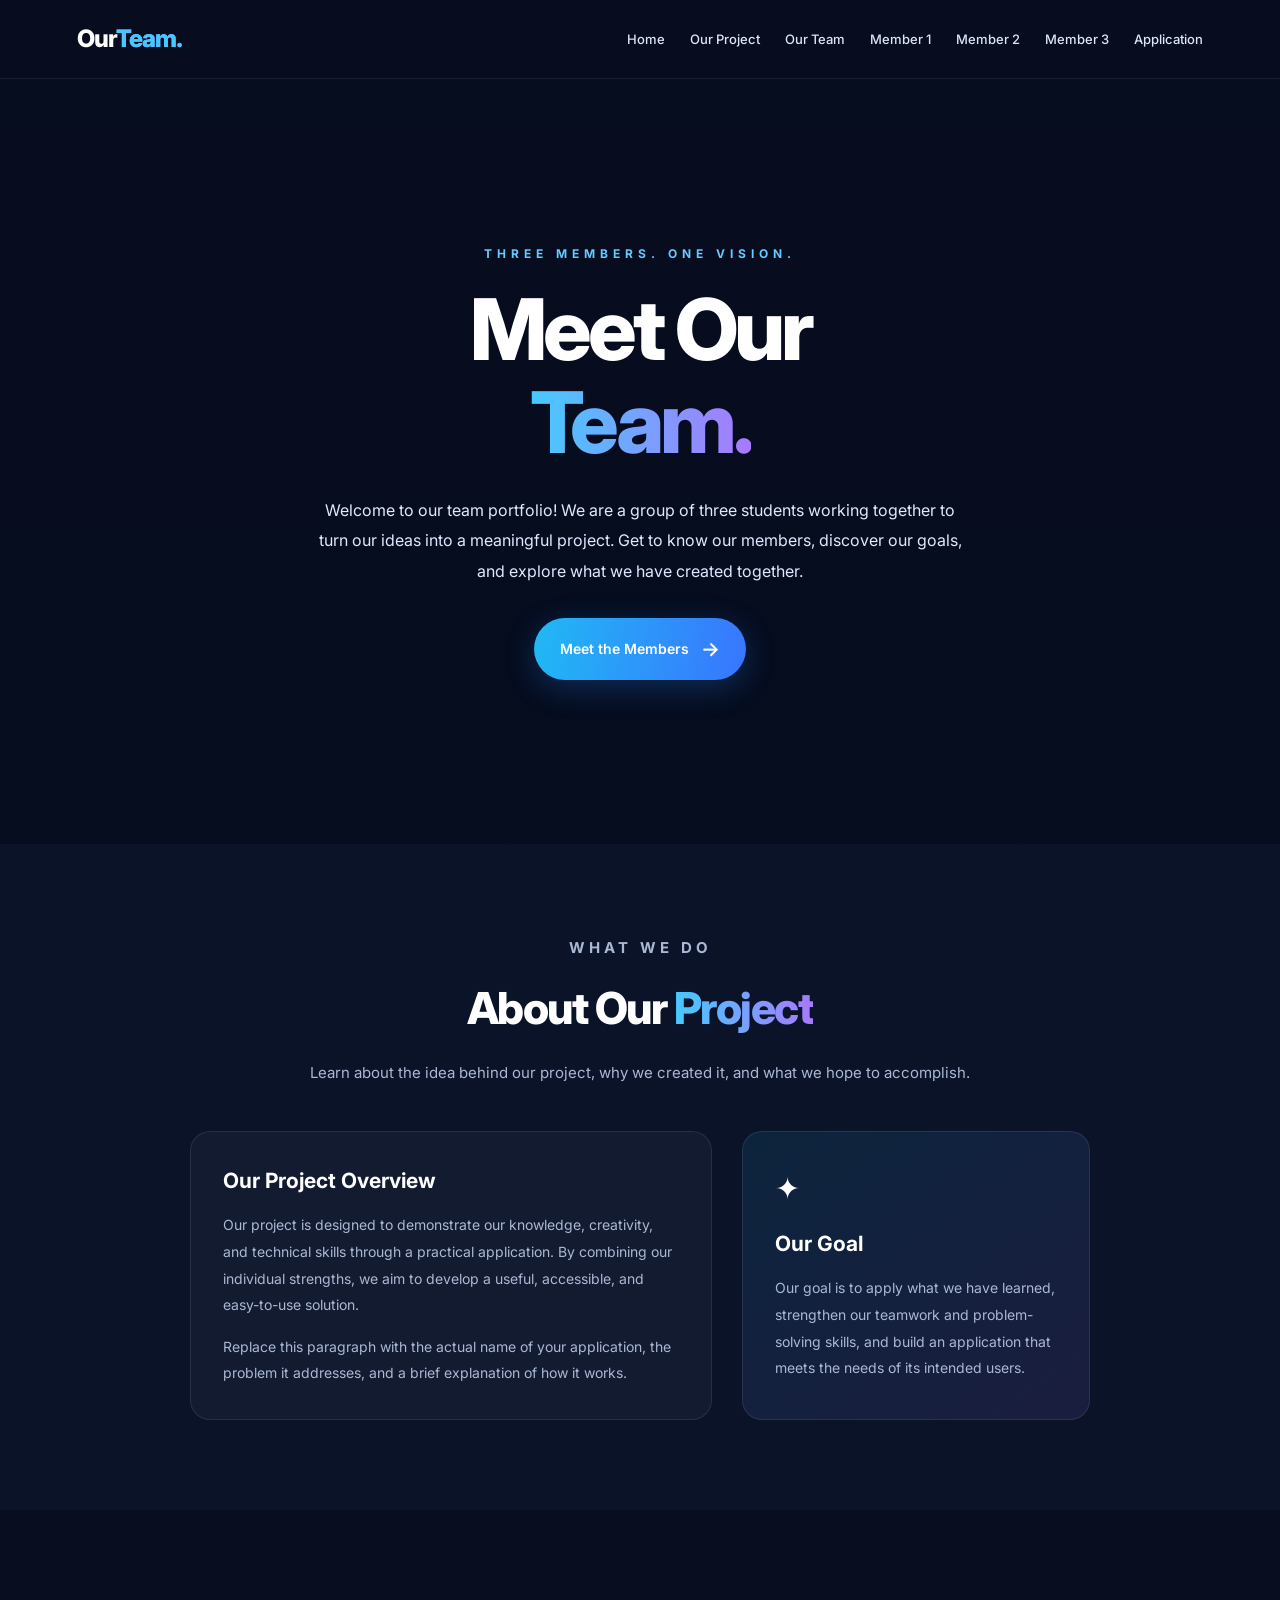
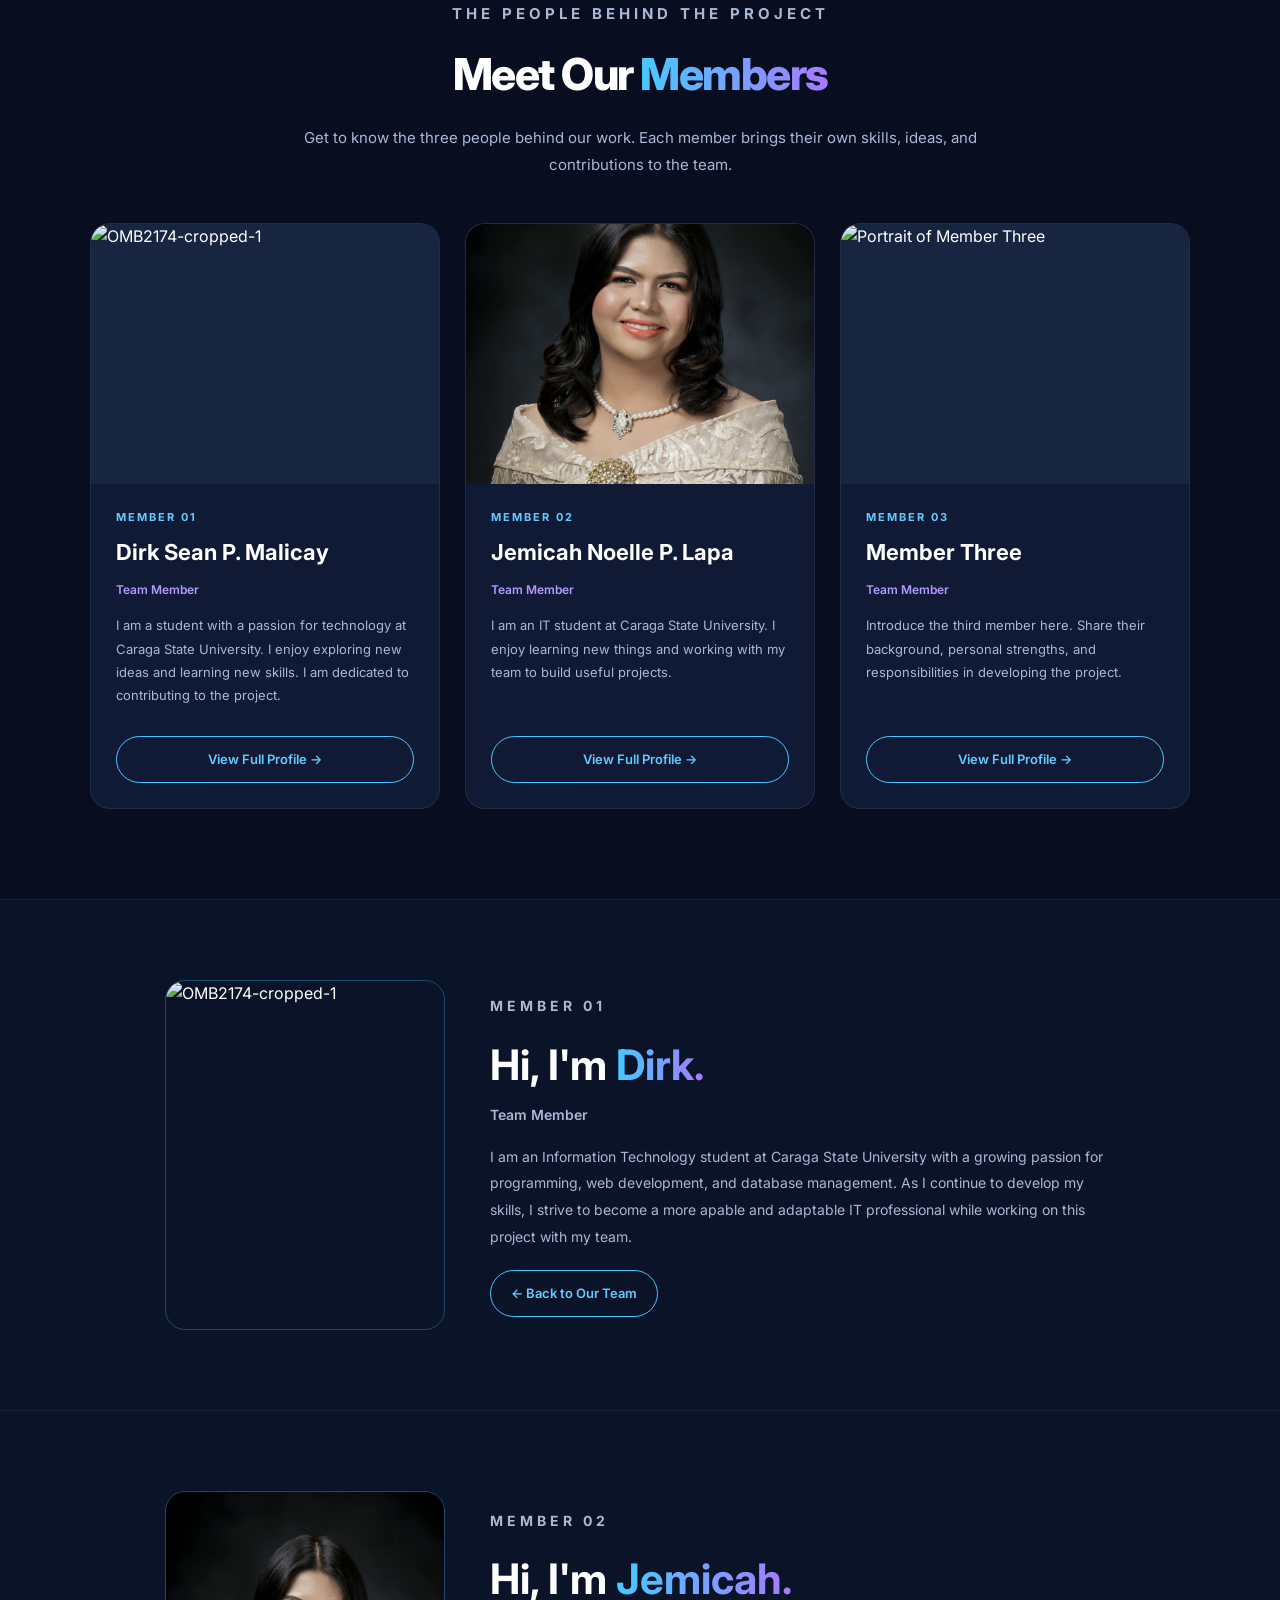
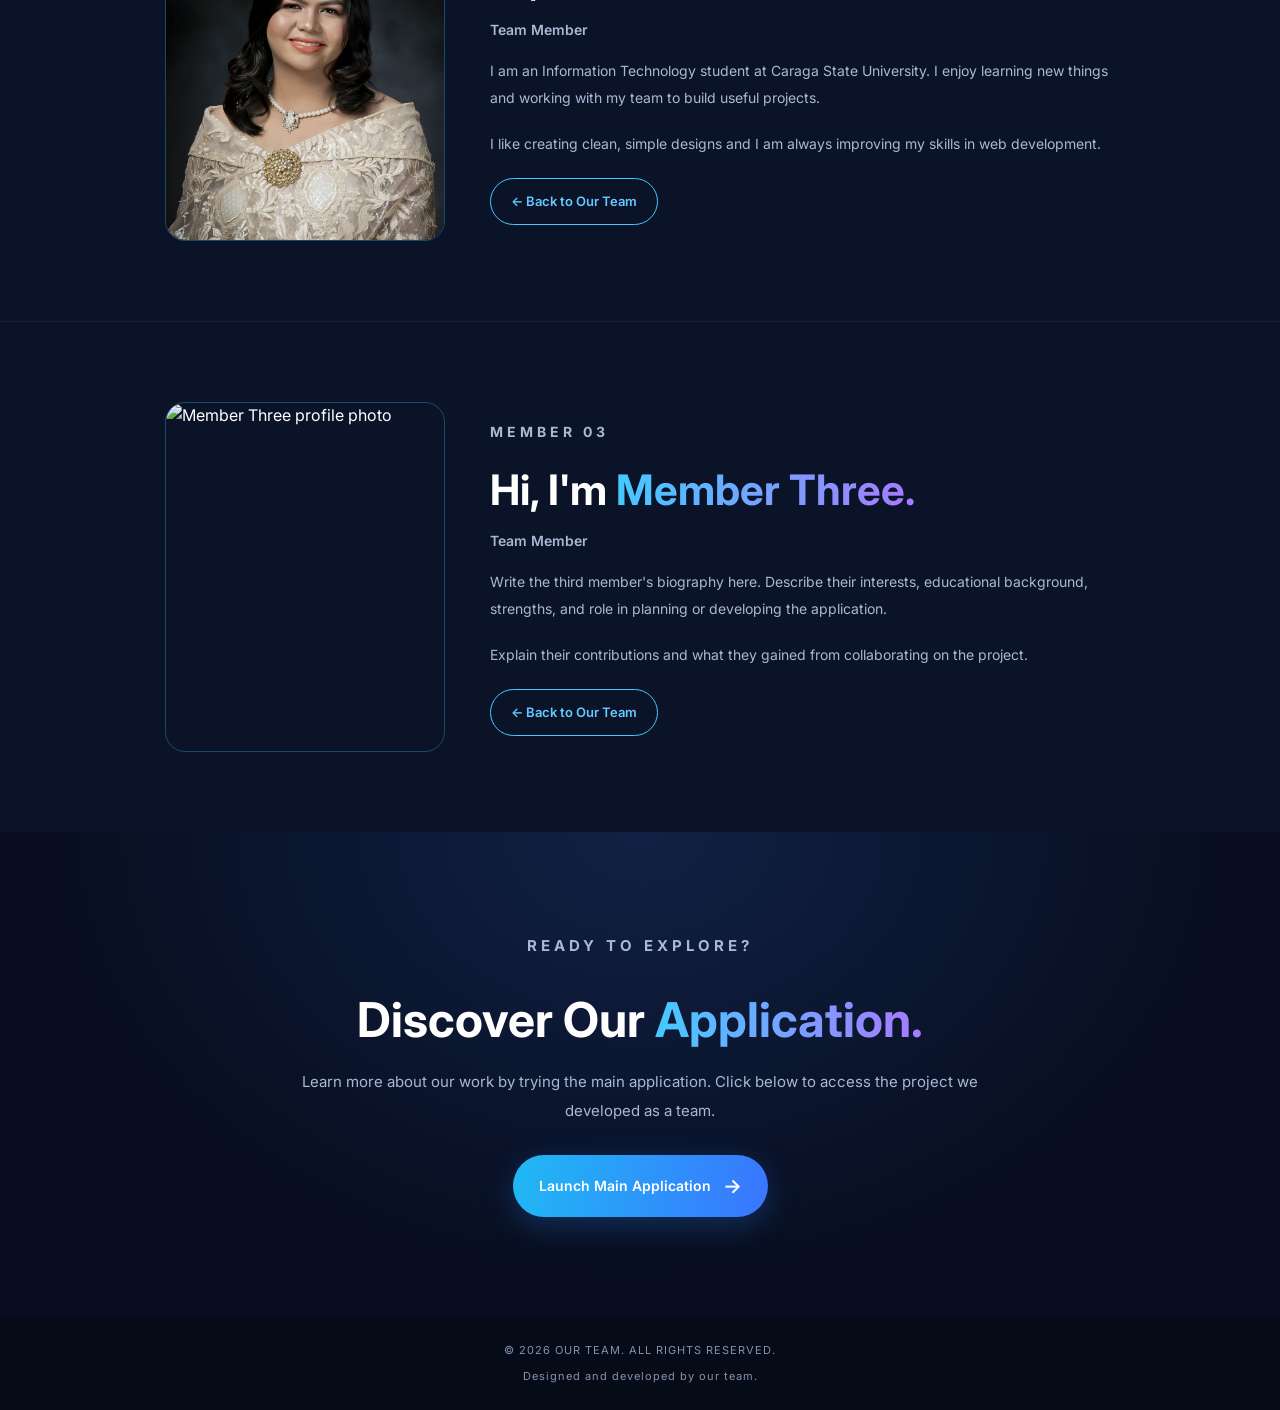
==== commit 22116905: "Update Jemicah profile and photo" ====
--- a/index.html
+++ b/index.html
@@ -761,27 +761,26 @@
         <div class="profile-content">
             <img
                 class="profile-photo"
-                src="https://images.unsplash.com/photo-1534528741775-53994a69daeb?auto=format&fit=crop&w=700&q=85"
-                alt="Member Two profile photo"
+                src="images/jemicah.jpg"
+                alt="Jemicah Noelle P. Lapa profile photo"
                 loading="lazy"
             >
 
             <div class="profile-details">
                 <p class="section-label">MEMBER 02</p>
 
-                <h2>Hi, I'm <span class="gradient-text">Member Two.</span></h2>
+                <h2>Hi, I'm <span class="gradient-text">Jemicah.</span></h2>
 
                 <p class="member-role">Team Member</p>
 
                 <p>
-                    Write the second member's biography here. Include
-                    their background, interests, relevant abilities,
-                    and responsibilities in the group project.
+                      I am an Information Technology student at Caraga State University.
+                     I enjoy learning new things and working with my team to build useful projects.
                 </p>
 
                 <p>
-                    Highlight their individual contributions, strengths,
-                    and experience working with the other members.
+                    I like creating clean, simple designs and I am always improving
+                    my skills in web development.
                 </p>
 
                 <a href="#team" class="button-outline">
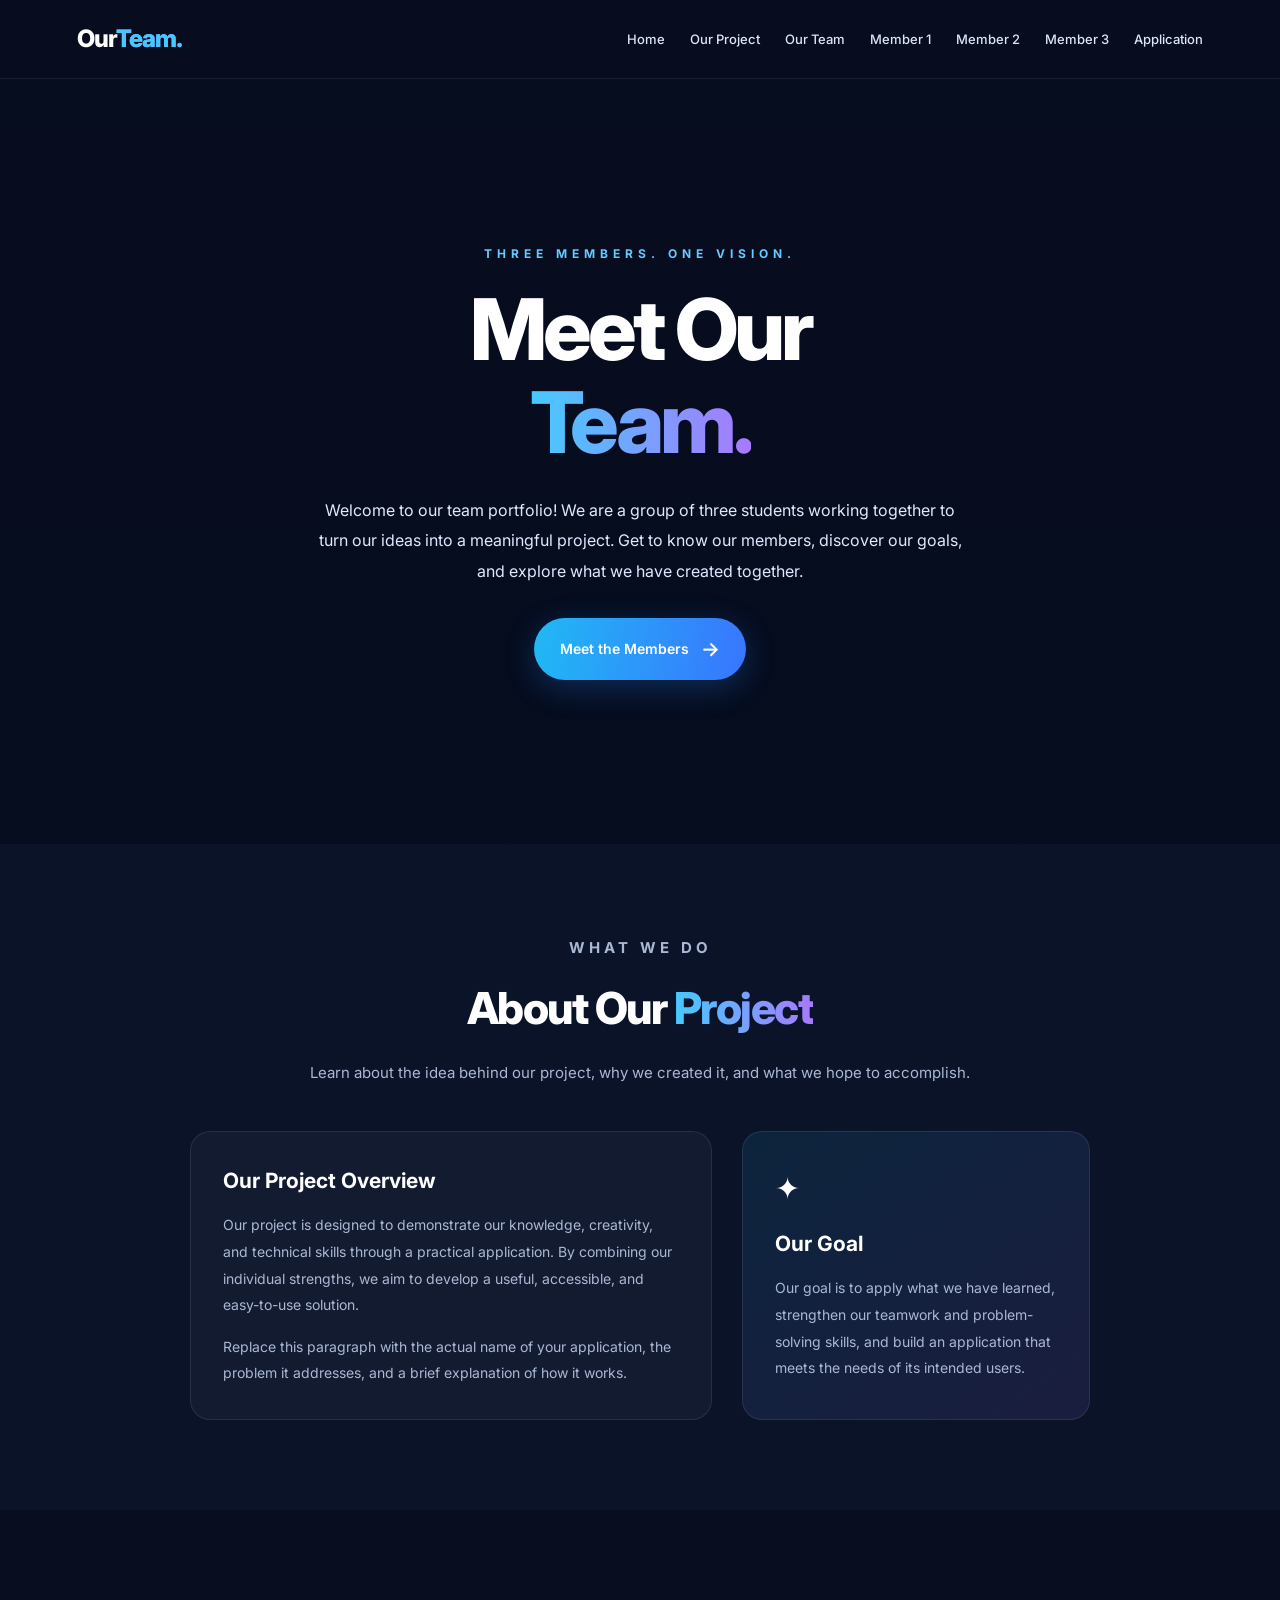
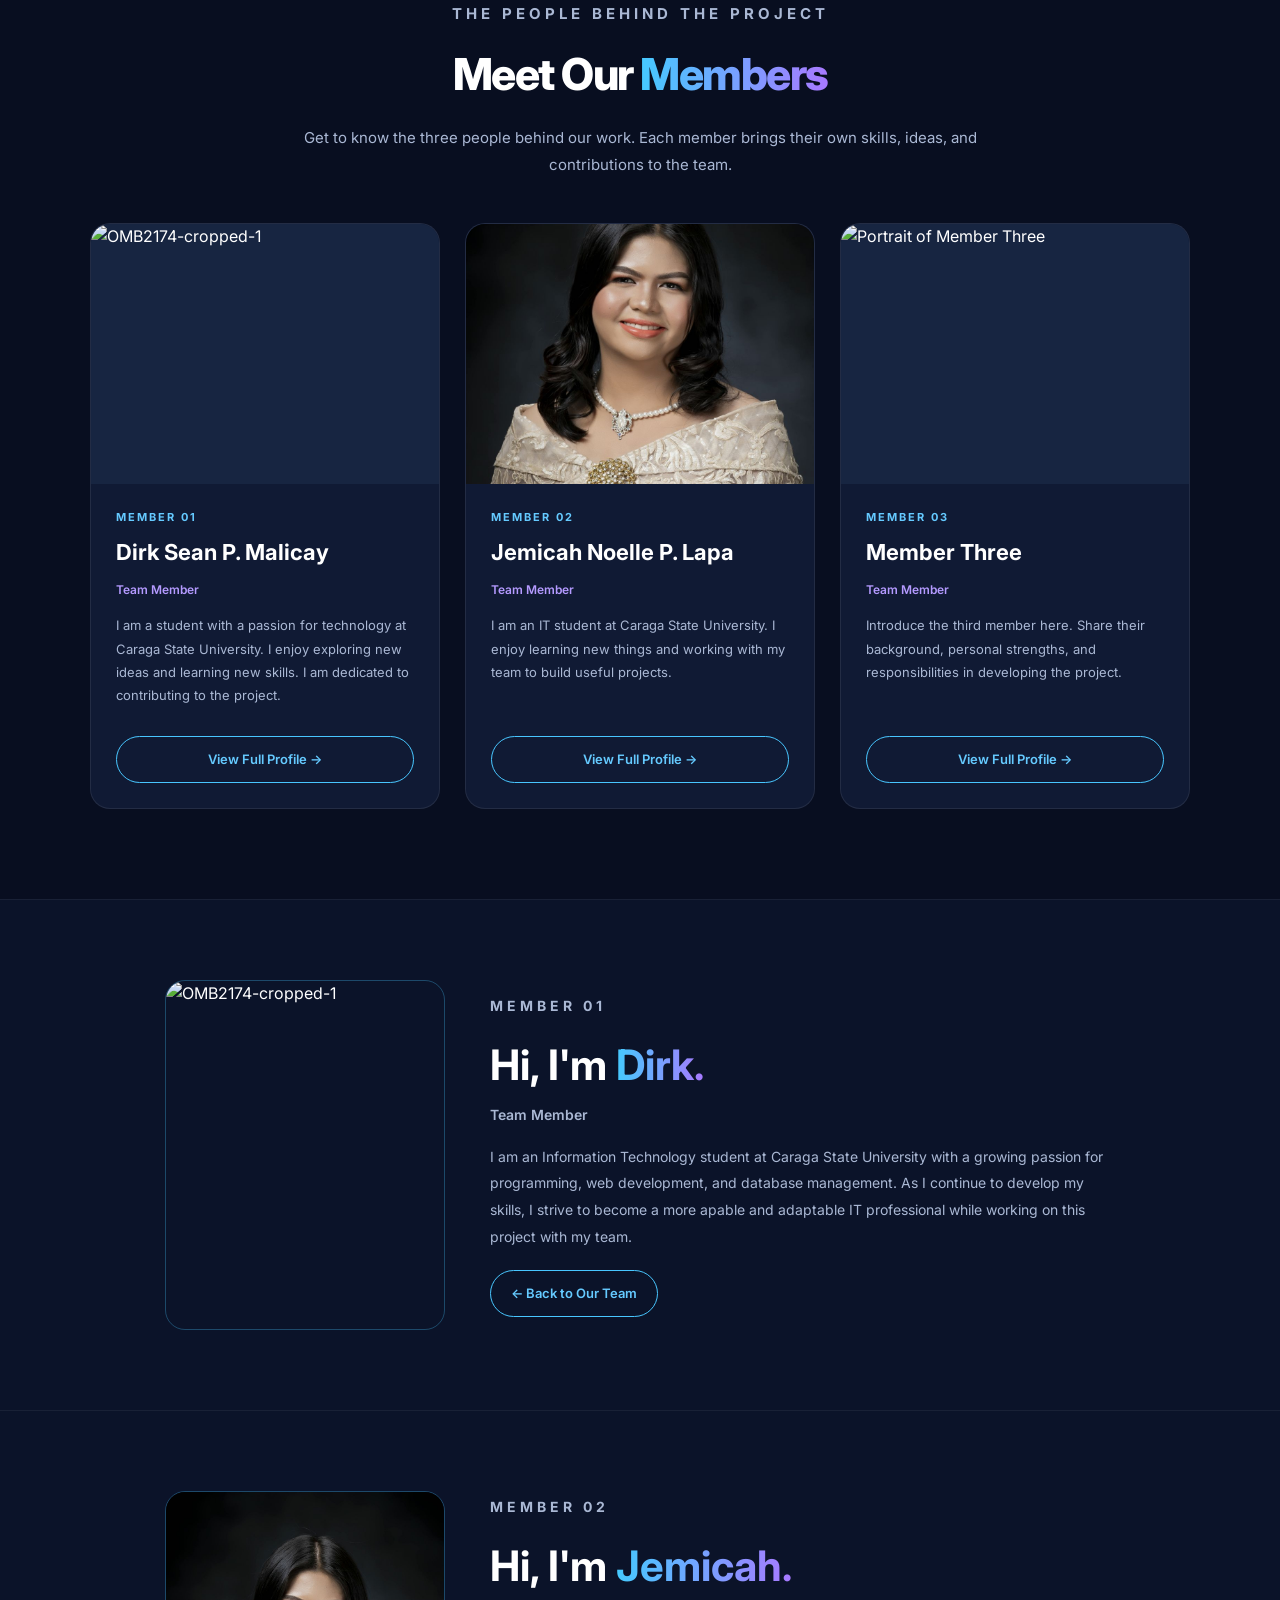
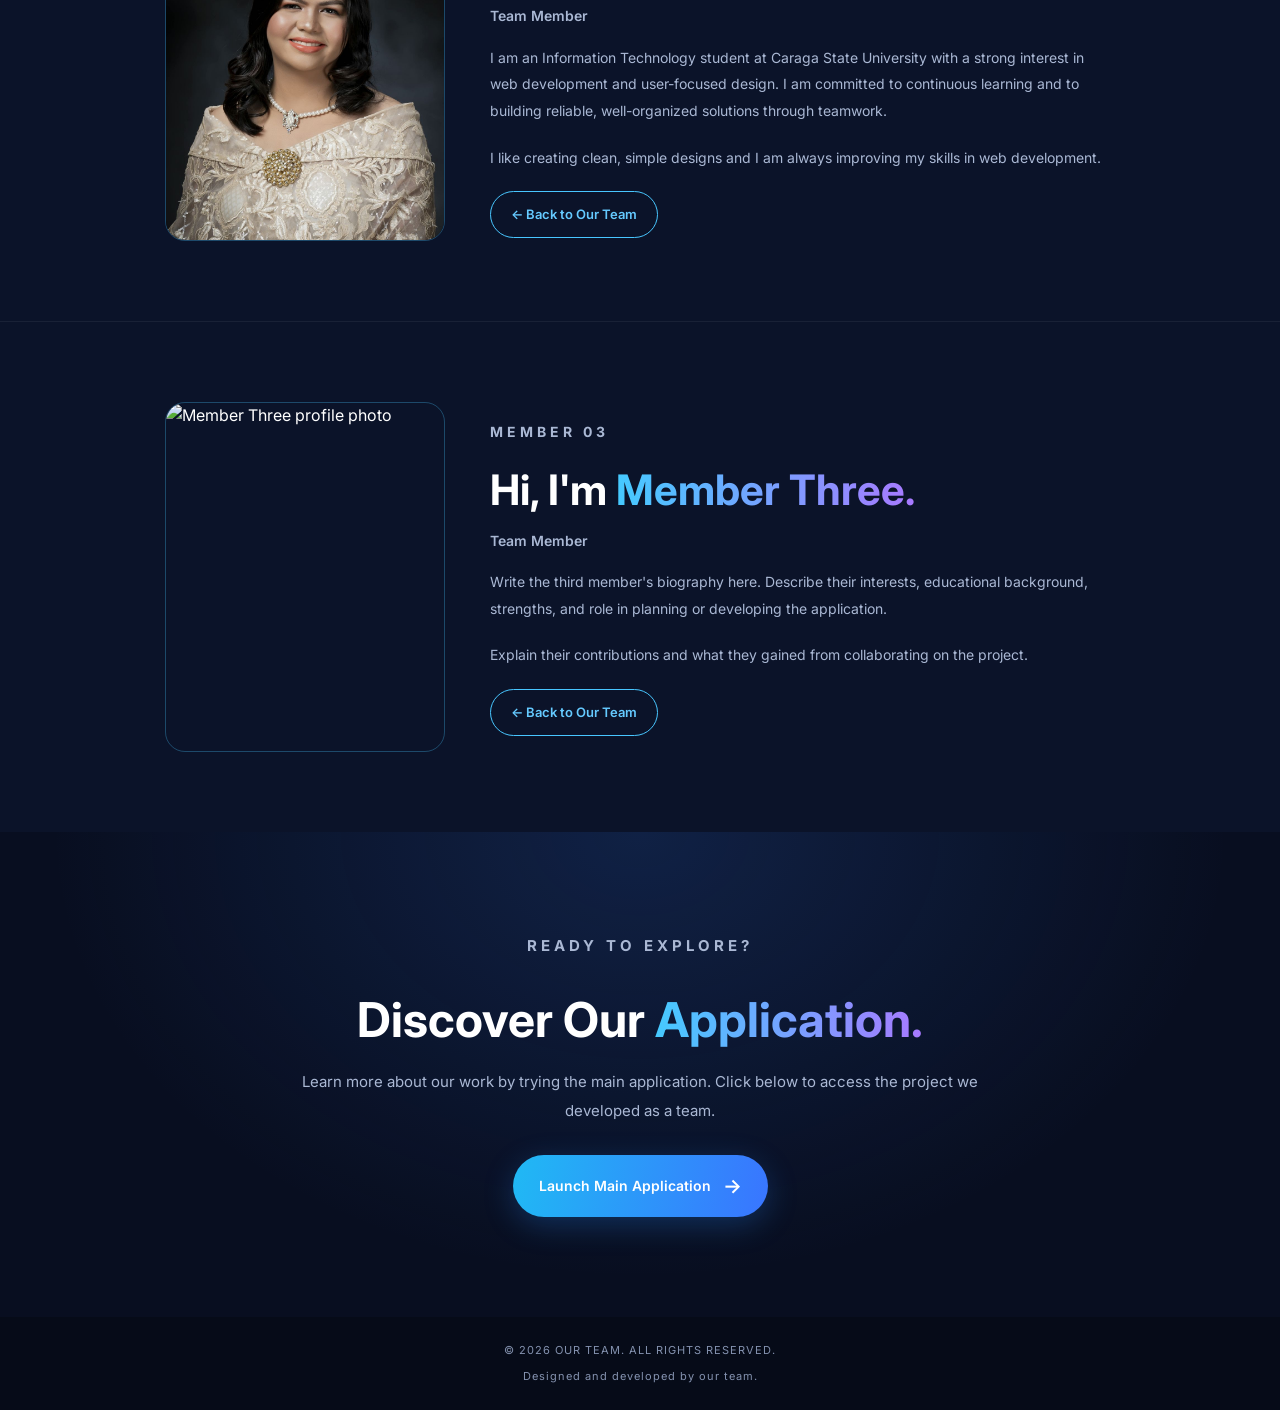
==== commit fd63c67c: "Update Jemicah bio" ====
--- a/index.html
+++ b/index.html
@@ -774,9 +774,11 @@
                 <p class="member-role">Team Member</p>
 
                 <p>
-                      I am an Information Technology student at Caraga State University.
-                     I enjoy learning new things and working with my team to build useful projects.
-                </p>
+                    I am an Information Technology student at Caraga State University
+                    with a strong interest in web development and user-focused design.
+                    I am committed to continuous learning and to building reliable,
+                    well-organized solutions through teamwork.
+                </p>    
 
                 <p>
                     I like creating clean, simple designs and I am always improving
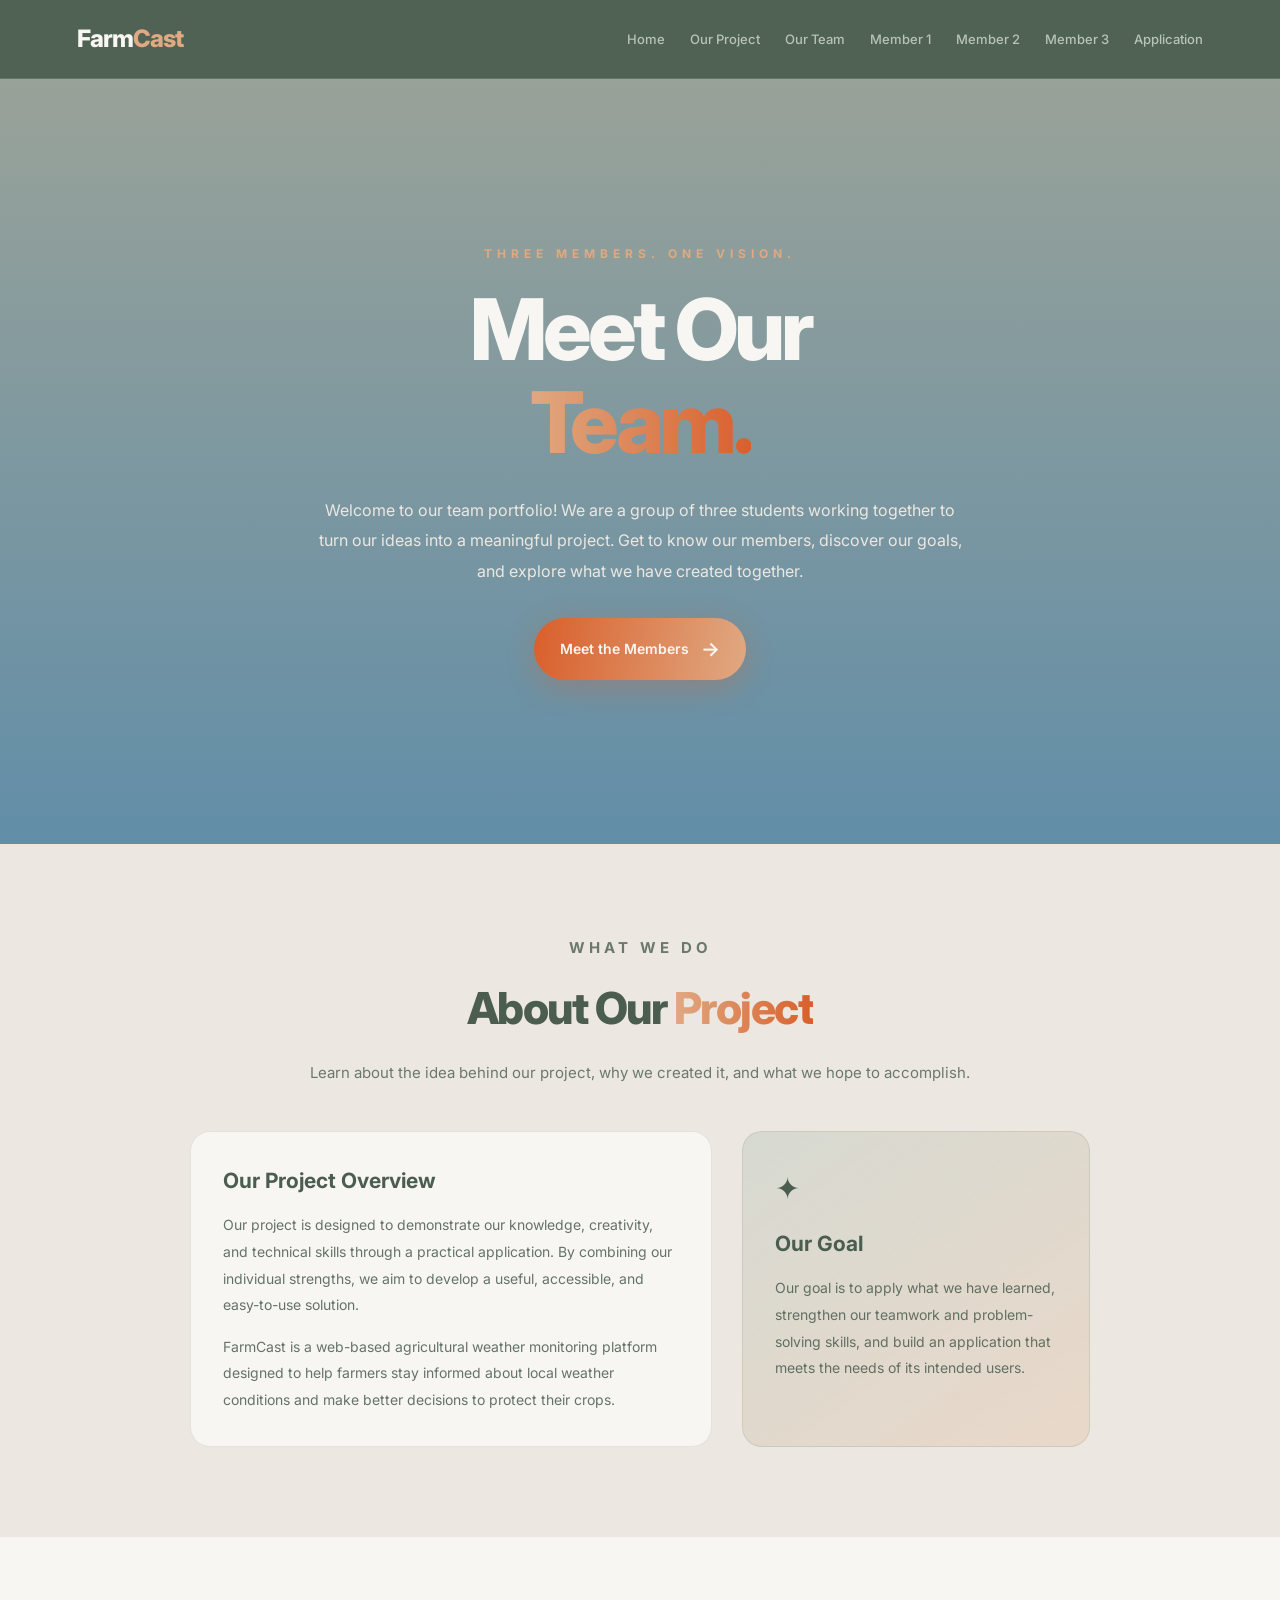
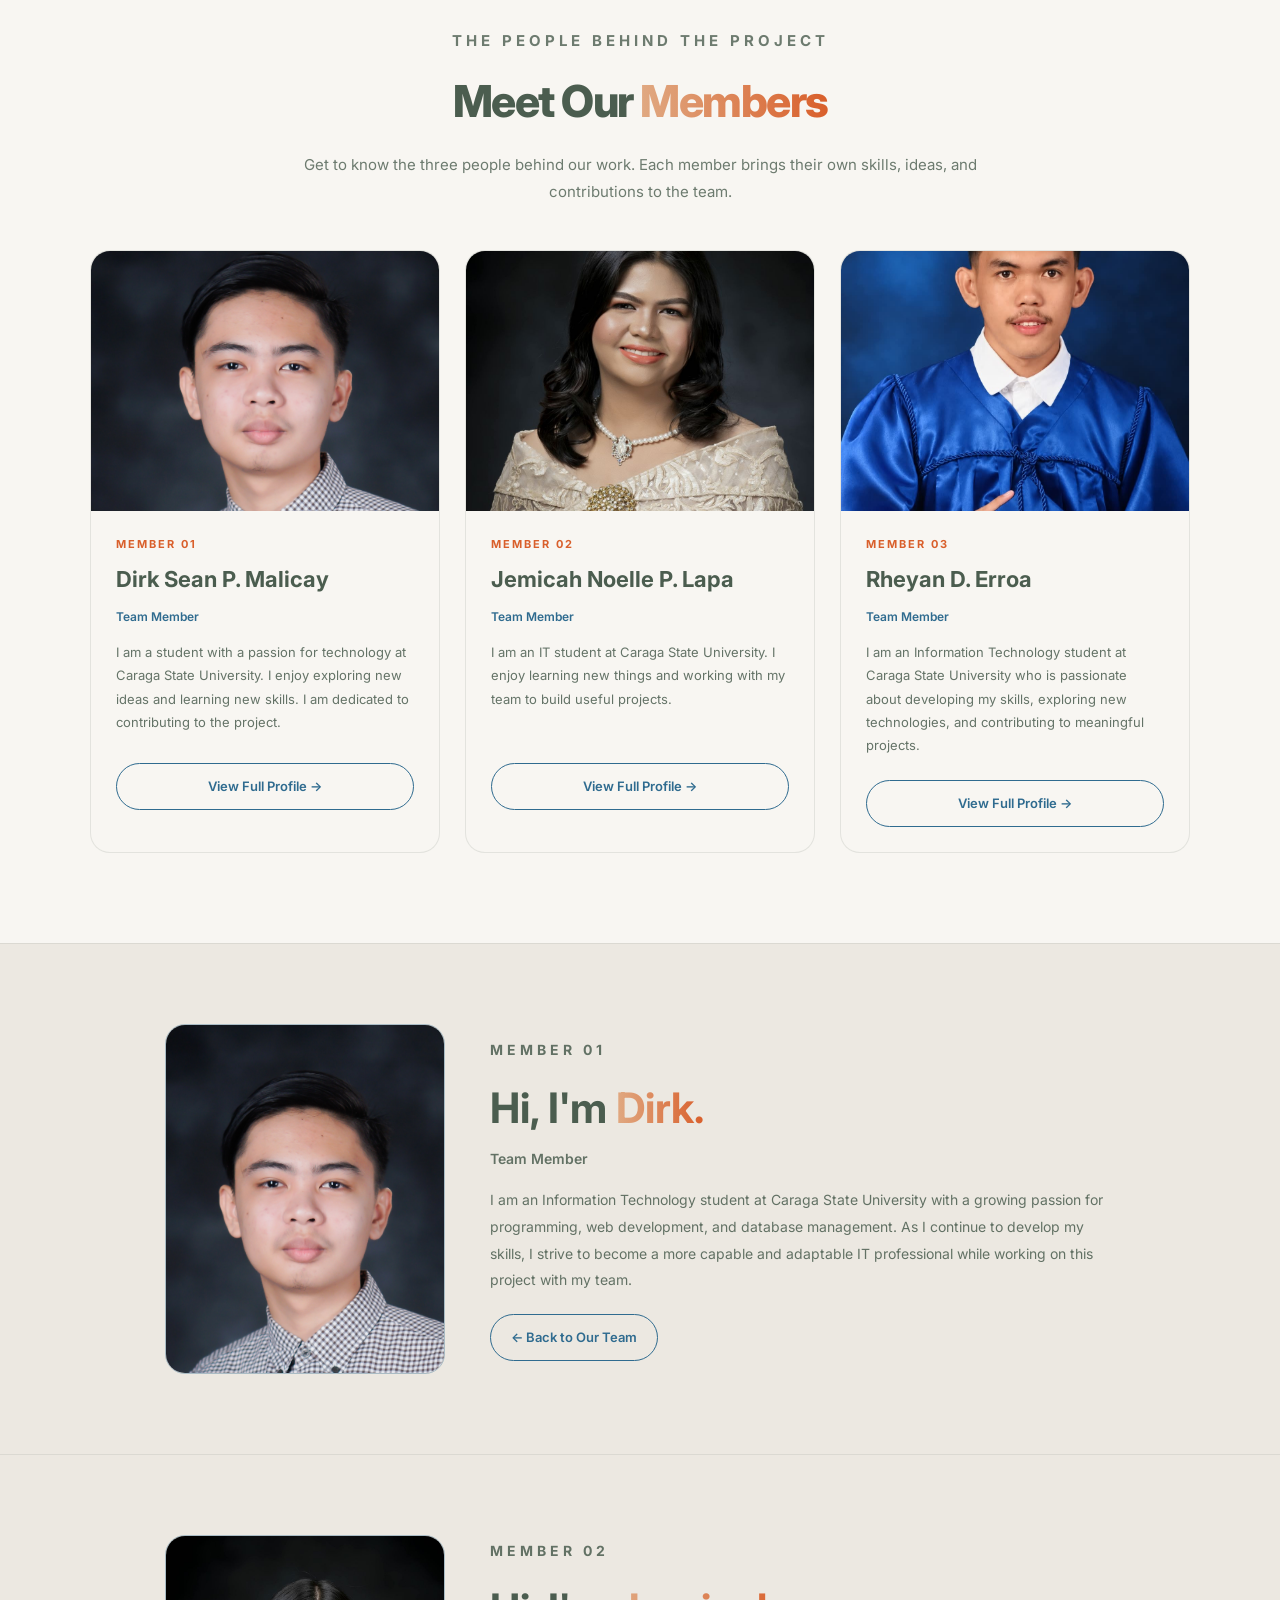
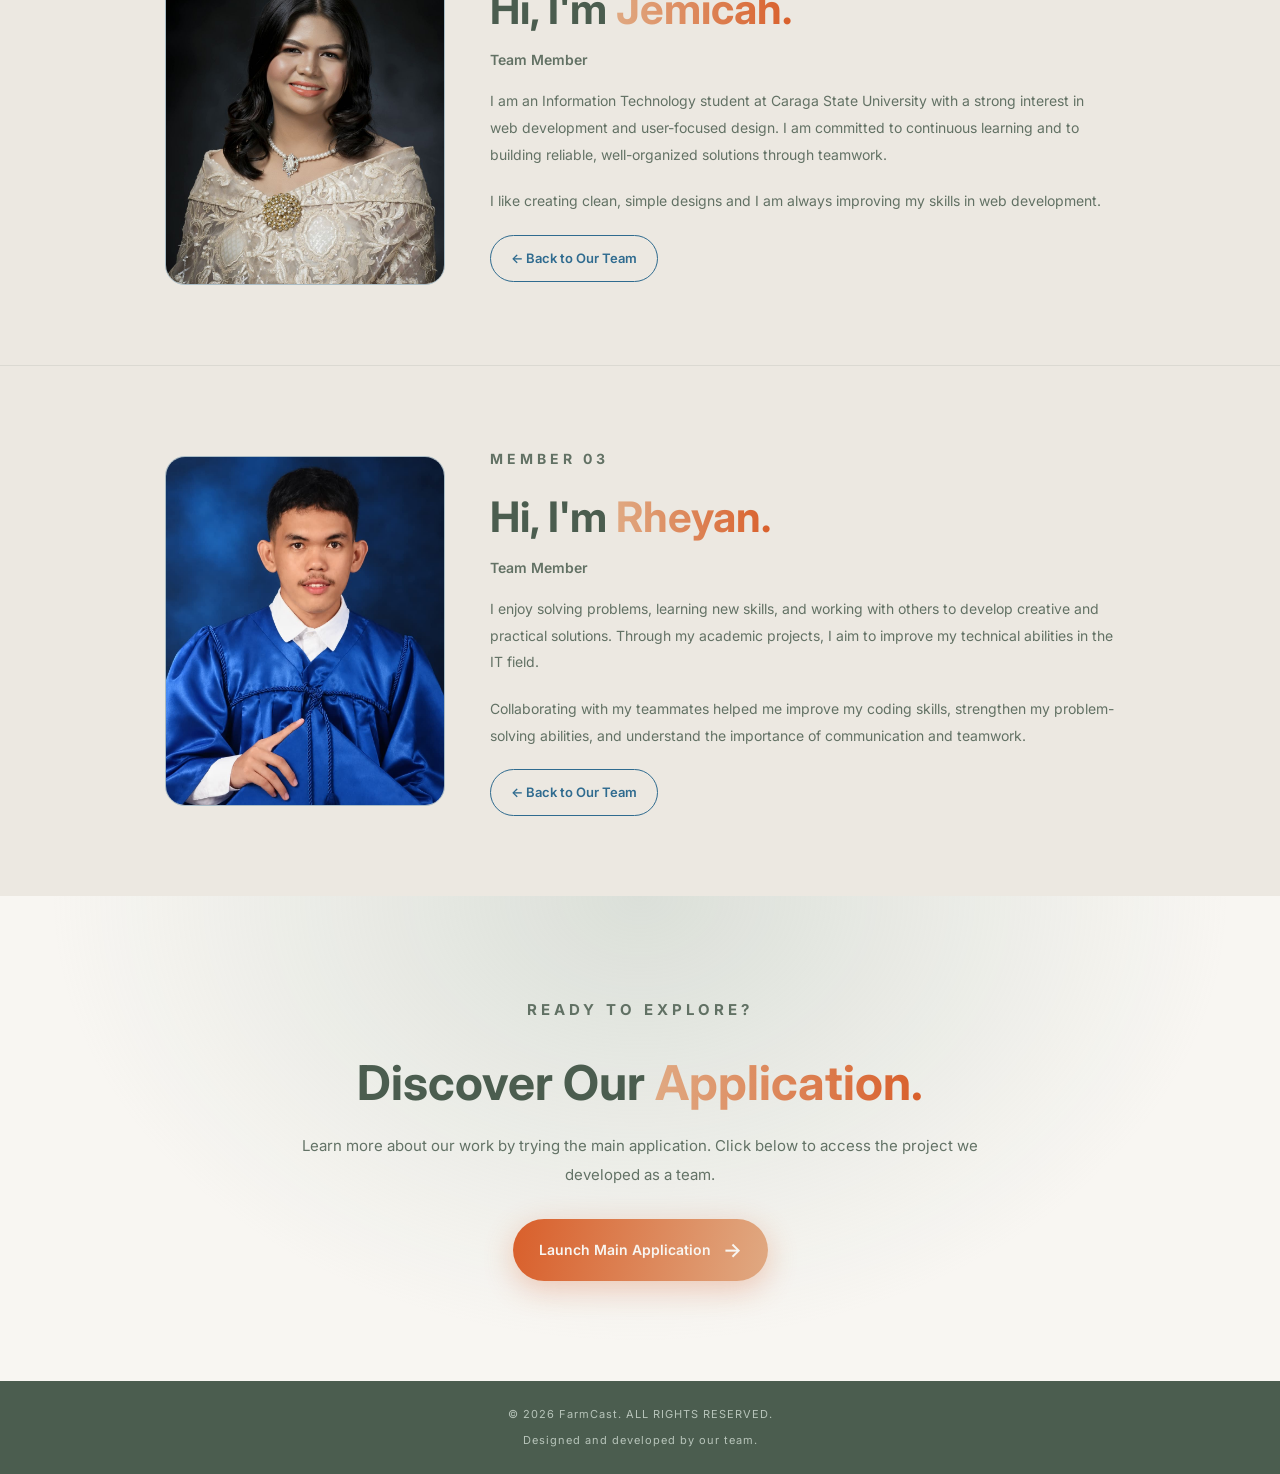
==== commit af9e7465: "Improve JavaScript error handling and align portfolio theme with FarmCast UI" ====
--- a/index.html
+++ b/index.html
@@ -1,11 +1,10 @@
-
 <!DOCTYPE html>
 <html lang="en">
 <head>
     <meta charset="UTF-8">
     <meta name="viewport" content="width=device-width, initial-scale=1.0">
 
-    <title>Our Team | Portfolio</title>
+    <title>FarmCast | Portfolio</title>
 
     <link rel="preconnect" href="https://fonts.googleapis.com">
     <link href="https://fonts.googleapis.com/css2?family=Inter:wght@400;500;600;700;800&display=swap" rel="stylesheet">
@@ -24,8 +23,8 @@
 
         body {
             font-family: 'Inter', sans-serif;
-            background: #080e20;
-            color: white;
+            background: #F8F6F2;
+            color: #4B5D4F;
             min-height: 100vh;
             line-height: 1.6;
         }
@@ -39,8 +38,8 @@
             justify-content: space-between;
             align-items: center;
             gap: 20px;
-            background: rgba(8, 14, 32, 0.95);
-            border-bottom: 1px solid rgba(255, 255, 255, 0.08);
+            background: rgba(75, 93, 79, 0.97);
+            border-bottom: 1px solid rgba(183, 196, 186, 0.2);
             position: sticky;
             top: 0;
             z-index: 100;
@@ -52,10 +51,12 @@
             font-weight: 800;
             letter-spacing: -1px;
             white-space: nowrap;
+            color: #F8F6F2;
+            text-decoration: none;
         }
 
         .logo span {
-            color: #48c6ff;
+            color: #E0A982;
         }
 
         .nav-links {
@@ -65,7 +66,7 @@
         }
 
         .nav-links a {
-            color: #dce5fa;
+            color: #B7C4BA;
             text-decoration: none;
             font-size: 13px;
             font-weight: 500;
@@ -73,7 +74,7 @@
         }
 
         .nav-links a:hover {
-            color: #48c6ff;
+            color: #E0A982;
         }
 
         /* HERO SECTION */
@@ -87,8 +88,8 @@
             padding: 90px 24px;
             background:
                 linear-gradient(
-                    rgba(5, 12, 30, 0.55),
-                    rgba(5, 12, 30, 0.82)
+                    rgba(75, 93, 79, 0.55),
+                    rgba(47, 107, 143, 0.75)
                 ),
                 url('https://images.unsplash.com/photo-1470770841072-f978cf4d019e?auto=format&fit=crop&w=2000&q=85')
                 center / cover no-repeat;
@@ -100,7 +101,7 @@
         }
 
         .tagline {
-            color: #65caff;
+            color: #E0A982;
             font-size: 12px;
             font-weight: 700;
             letter-spacing: 5px;
@@ -113,11 +114,12 @@
             letter-spacing: -4px;
             line-height: 1.1;
             margin-bottom: 25px;
+            color: #F8F6F2;
         }
 
         h1 span,
         .gradient-text {
-            background: linear-gradient(90deg, #45caff, #a879ff);
+            background: linear-gradient(90deg, #E0A982, #D95F2B);
             -webkit-background-clip: text;
             background-clip: text;
             color: transparent;
@@ -126,7 +128,7 @@
         .hero-description {
             max-width: 650px;
             margin: 0 auto 32px;
-            color: #e0e8ff;
+            color: #ECE8E1;
             font-size: 16px;
             line-height: 1.9;
         }
@@ -138,18 +140,18 @@
             gap: 12px;
             padding: 15px 26px;
             border-radius: 50px;
-            background: linear-gradient(100deg, #20b9f4, #3975ff);
-            color: white;
+            background: linear-gradient(100deg, #D95F2B, #E0A982);
+            color: #F8F6F2;
             text-decoration: none;
             font-size: 14px;
             font-weight: 600;
-            box-shadow: 0 8px 30px rgba(39, 140, 255, 0.25);
+            box-shadow: 0 8px 30px rgba(217, 95, 43, 0.3);
             transition: transform 0.3s, box-shadow 0.3s;
         }
 
         .button:hover {
             transform: translateY(-4px);
-            box-shadow: 0 12px 35px rgba(39, 140, 255, 0.4);
+            box-shadow: 0 12px 35px rgba(217, 95, 43, 0.45);
         }
 
         .button span {
@@ -161,9 +163,9 @@
             justify-content: center;
             align-items: center;
             padding: 12px 20px;
-            border: 1px solid #48c6ff;
+            border: 1px solid #2F6B8F;
             border-radius: 30px;
-            color: #65caff;
+            color: #2F6B8F;
             text-decoration: none;
             font-size: 13px;
             font-weight: 600;
@@ -171,8 +173,8 @@
         }
 
         .button-outline:hover {
-            background: #48c6ff;
-            color: #080e20;
+            background: #2F6B8F;
+            color: #F8F6F2;
         }
 
         /* GENERAL SECTIONS */
@@ -188,7 +190,7 @@
         }
 
         .section-label {
-            color: #65caff;
+            color: #D95F2B;
             font-size: 11px;
             font-weight: 700;
             letter-spacing: 4px;
@@ -200,10 +202,12 @@
             font-weight: 800;
             letter-spacing: -1.5px;
             margin-bottom: 15px;
+            color: #4B5D4F;
         }
 
         .section-heading p {
-            color: #aab8d4;
+            color: #4B5D4F;
+            opacity: 0.8;
             font-size: 15px;
             line-height: 1.8;
         }
@@ -211,7 +215,7 @@
         /* ABOUT THE PROJECT */
 
         .about {
-            background: #0b1329;
+            background: #ECE8E1;
         }
 
         .project-content {
@@ -226,20 +230,22 @@
         .project-description,
         .goal-card {
             padding: 32px;
-            border: 1px solid rgba(255, 255, 255, 0.09);
+            border: 1px solid rgba(75, 93, 79, 0.12);
             border-radius: 20px;
-            background: rgba(255, 255, 255, 0.035);
+            background: #F8F6F2;
         }
 
         .project-description h3,
         .goal-card h3 {
             font-size: 21px;
             margin-bottom: 15px;
+            color: #4B5D4F;
         }
 
         .project-description p,
         .goal-card p {
-            color: #aab8d4;
+            color: #4B5D4F;
+            opacity: 0.85;
             font-size: 14px;
             line-height: 1.9;
         }
@@ -247,8 +253,8 @@
         .goal-card {
             background: linear-gradient(
                 145deg,
-                rgba(32, 185, 244, 0.1),
-                rgba(168, 121, 255, 0.1)
+                rgba(183, 196, 186, 0.4),
+                rgba(224, 169, 130, 0.25)
             );
         }
 
@@ -268,8 +274,8 @@
         }
 
         .member-card {
-            background: #101a34;
-            border: 1px solid rgba(255, 255, 255, 0.08);
+            background: #F8F6F2;
+            border: 1px solid rgba(75, 93, 79, 0.12);
             border-radius: 20px;
             overflow: hidden;
             transition: transform 0.3s, border-color 0.3s;
@@ -277,7 +283,7 @@
 
         .member-card:hover {
             transform: translateY(-7px);
-            border-color: rgba(72, 198, 255, 0.6);
+            border-color: rgba(217, 95, 43, 0.5);
         }
 
         .member-photo {
@@ -285,7 +291,7 @@
             height: 260px;
             display: block;
             object-fit: cover;
-            background: #172541;
+            background: #B7C4BA;
         }
 
         .member-info {
@@ -293,7 +299,7 @@
         }
 
         .member-number {
-            color: #65caff;
+            color: #D95F2B;
             font-size: 11px;
             font-weight: 700;
             letter-spacing: 2px;
@@ -303,10 +309,11 @@
         .member-info h3 {
             font-size: 22px;
             margin-bottom: 10px;
+            color: #4B5D4F;
         }
 
         .member-role {
-            color: #b49aff;
+            color: #2F6B8F;
             font-size: 12px;
             font-weight: 600;
             margin-bottom: 15px;
@@ -314,7 +321,8 @@
 
         .member-bio {
             min-height: 100px;
-            color: #aab8d4;
+            color: #4B5D4F;
+            opacity: 0.85;
             font-size: 13px;
             line-height: 1.8;
             margin-bottom: 22px;
@@ -328,8 +336,8 @@
 
         .profile-section {
             padding: 80px 6%;
-            background: #0b1329;
-            border-top: 1px solid rgba(255, 255, 255, 0.06);
+            background: #ECE8E1;
+            border-top: 1px solid rgba(75, 93, 79, 0.1);
         }
 
         .profile-content {
@@ -346,17 +354,19 @@
             aspect-ratio: 4 / 5;
             object-fit: cover;
             border-radius: 20px;
-            border: 1px solid rgba(72, 198, 255, 0.3);
+            border: 1px solid rgba(47, 107, 143, 0.35);
         }
 
         .profile-details h2 {
             font-size: clamp(30px, 5vw, 42px);
             line-height: 1.2;
             margin-bottom: 12px;
+            color: #4B5D4F;
         }
 
         .profile-details p {
-            color: #aab8d4;
+            color: #4B5D4F;
+            opacity: 0.85;
             font-size: 14px;
             line-height: 1.9;
             margin-bottom: 20px;
@@ -374,10 +384,10 @@
             background:
                 radial-gradient(
                     ellipse at top,
-                    rgba(45, 101, 200, 0.22),
+                    rgba(183, 196, 186, 0.45),
                     transparent 65%
                 ),
-                #080e20;
+                #F8F6F2;
         }
 
         .application-content {
@@ -389,10 +399,12 @@
             font-size: clamp(32px, 6vw, 48px);
             line-height: 1.2;
             margin-bottom: 20px;
+            color: #4B5D4F;
         }
 
         .application p {
-            color: #aab8d4;
+            color: #4B5D4F;
+            opacity: 0.85;
             font-size: 15px;
             line-height: 1.9;
             margin-bottom: 30px;
@@ -403,8 +415,8 @@
         footer {
             padding: 25px;
             text-align: center;
-            background: #060b18;
-            color: #8492af;
+            background: #4B5D4F;
+            color: #B7C4BA;
             font-size: 11px;
             letter-spacing: 1px;
         }
@@ -548,8 +560,8 @@
 
     <!-- NAVIGATION -->
     <nav>
-        <a href="#home" class="logo" style="text-decoration: none; color: white;">
-            Our<span class="gradient-text">Team.</span>
+        <a href="#home" class="logo">
+            Farm<span>Cast</span>
         </a>
 
         <div class="nav-links">
@@ -609,9 +621,9 @@
                 </p>
 
                 <p style="margin-top: 15px;">
-                    Replace this paragraph with the actual name of your
-                    application, the problem it addresses, and a brief
-                    explanation of how it works.
+                    FarmCast is a web-based agricultural weather monitoring platform
+                    designed to help farmers stay informed about local weather conditions
+                    and make better decisions to protect their crops.
                 </p>
             </div>
 
@@ -648,8 +660,8 @@
             <article class="member-card">
                 <img
                     class="member-photo"
-                    src="https://i.ibb.co/Kx15mD9y/OMB2174-cropped-1.png" alt="OMB2174-cropped-1"
-                    alt="Portrait of Member One"
+                    src="images/dirk.png"
+                    alt="Portrait of Dirk Sean P. Malicay"
                     loading="lazy"
                 >
 
@@ -675,8 +687,8 @@
             <article class="member-card">
                 <img
                     class="member-photo"
-                    src="images/jemicah.jpg" alt="OMB2174-cropped-1"
-                    alt="Portrait of Member Two"
+                    src="images/jemicah.jpg"
+                    alt="Portrait of Jemicah Noelle P. Lapa"
                     loading="lazy"
                 >
 
@@ -686,8 +698,8 @@
                     <p class="member-role">Team Member</p>
 
                     <p class="member-bio">
-                          I am an IT student at Caraga State University. I enjoy learning
-                           new things and working with my team to build useful projects.   
+                        I am an IT student at Caraga State University. I enjoy learning
+                        new things and working with my team to build useful projects.
                     </p>
 
                     <a href="#member2" class="button-outline">
@@ -700,20 +712,20 @@
             <article class="member-card">
                 <img
                     class="member-photo"
-                    src="https://images.unsplash.com/photo-1506794778202-cad84cf45f1d?auto=format&fit=crop&w=700&q=85"
-                    alt="Portrait of Member Three"
+                    src="images/rheyan.jpg"
+                    alt="Portrait of Rheyan D. Erroa"
                     loading="lazy"
                 >
 
                 <div class="member-info">
                     <p class="member-number">MEMBER 03</p>
-                    <h3>Member Three</h3>
+                    <h3>Rheyan D. Erroa</h3>
                     <p class="member-role">Team Member</p>
 
                     <p class="member-bio">
-                        Introduce the third member here. Share their
-                        background, personal strengths, and responsibilities
-                        in developing the project.
+                        I am an Information Technology student at Caraga State University
+                        who is passionate about developing my skills, exploring new technologies,
+                        and contributing to meaningful projects.
                     </p>
 
                     <a href="#member3" class="button-outline">
@@ -730,8 +742,8 @@
         <div class="profile-content">
             <img
                 class="profile-photo"
-                src="https://i.ibb.co/Kx15mD9y/OMB2174-cropped-1.png" alt="OMB2174-cropped-1"
-                alt="Member One profile photo"
+                src="images/dirk.png"
+                alt="Dirk Sean P. Malicay profile photo"
                 loading="lazy"
             >
 
@@ -744,9 +756,9 @@
 
                 <p>
                     I am an Information Technology student at Caraga State University
-                    with a growing passion for programming, web development, and database management. 
-                    As I continue to develop my skills, I strive to become a more 
-                    apable and adaptable IT professional while working on this project with my team.
+                    with a growing passion for programming, web development, and database management.
+                    As I continue to develop my skills, I strive to become a more
+                    capable and adaptable IT professional while working on this project with my team.
                 </p>
 
                 <a href="#team" class="button-outline">
@@ -778,7 +790,7 @@
                     with a strong interest in web development and user-focused design.
                     I am committed to continuous learning and to building reliable,
                     well-organized solutions through teamwork.
-                </p>    
+                </p>
 
                 <p>
                     I like creating clean, simple designs and I am always improving
@@ -797,27 +809,28 @@
         <div class="profile-content">
             <img
                 class="profile-photo"
-                src="https://images.unsplash.com/photo-1506794778202-cad84cf45f1d?auto=format&fit=crop&w=700&q=85"
-                alt="Member Three profile photo"
+                src="images/rheyan.jpg"
+                alt="Rheyan D. Erroa profile photo"
                 loading="lazy"
             >
 
             <div class="profile-details">
                 <p class="section-label">MEMBER 03</p>
 
-                <h2>Hi, I'm <span class="gradient-text">Member Three.</span></h2>
+                <h2>Hi, I'm <span class="gradient-text">Rheyan.</span></h2>
 
                 <p class="member-role">Team Member</p>
 
                 <p>
-                    Write the third member's biography here. Describe their
-                    interests, educational background, strengths, and role
-                    in planning or developing the application.
+                    I enjoy solving problems, learning new skills, and working with others
+                    to develop creative and practical solutions. Through my academic projects,
+                    I aim to improve my technical abilities in the IT field.
                 </p>
 
                 <p>
-                    Explain their contributions and what they gained
-                    from collaborating on the project.
+                    Collaborating with my teammates helped me improve my coding skills,
+                    strengthen my problem-solving abilities, and understand the importance of
+                    communication and teamwork.
                 </p>
 
                 <a href="#team" class="button-outline">
@@ -827,7 +840,7 @@
         </div>
     </section>
 
-    <!-- MAIN JAVASCRIPT APPLICATION -->
+    <!-- MAIN APPLICATION -->
     <section class="application" id="application">
         <div class="application-content">
             <p class="section-label">READY TO EXPLORE?</p>
@@ -839,7 +852,6 @@
                 Click below to access the project we developed as a team.
             </p>
 
-            <!-- Change app.html to your actual application filename -->
             <a href="app.html" class="button">
                 Launch Main Application <span>→</span>
             </a>
@@ -848,11 +860,11 @@
 
     <!-- FOOTER -->
     <footer>
-        <p>© 2026 OUR TEAM. ALL RIGHTS RESERVED.</p>
+        <p>© 2026 FarmCast. ALL RIGHTS RESERVED.</p>
         <p style="margin-top: 8px;">
             Designed and developed by our team.
         </p>
     </footer>
 
 </body>
-</html>
+</html>
